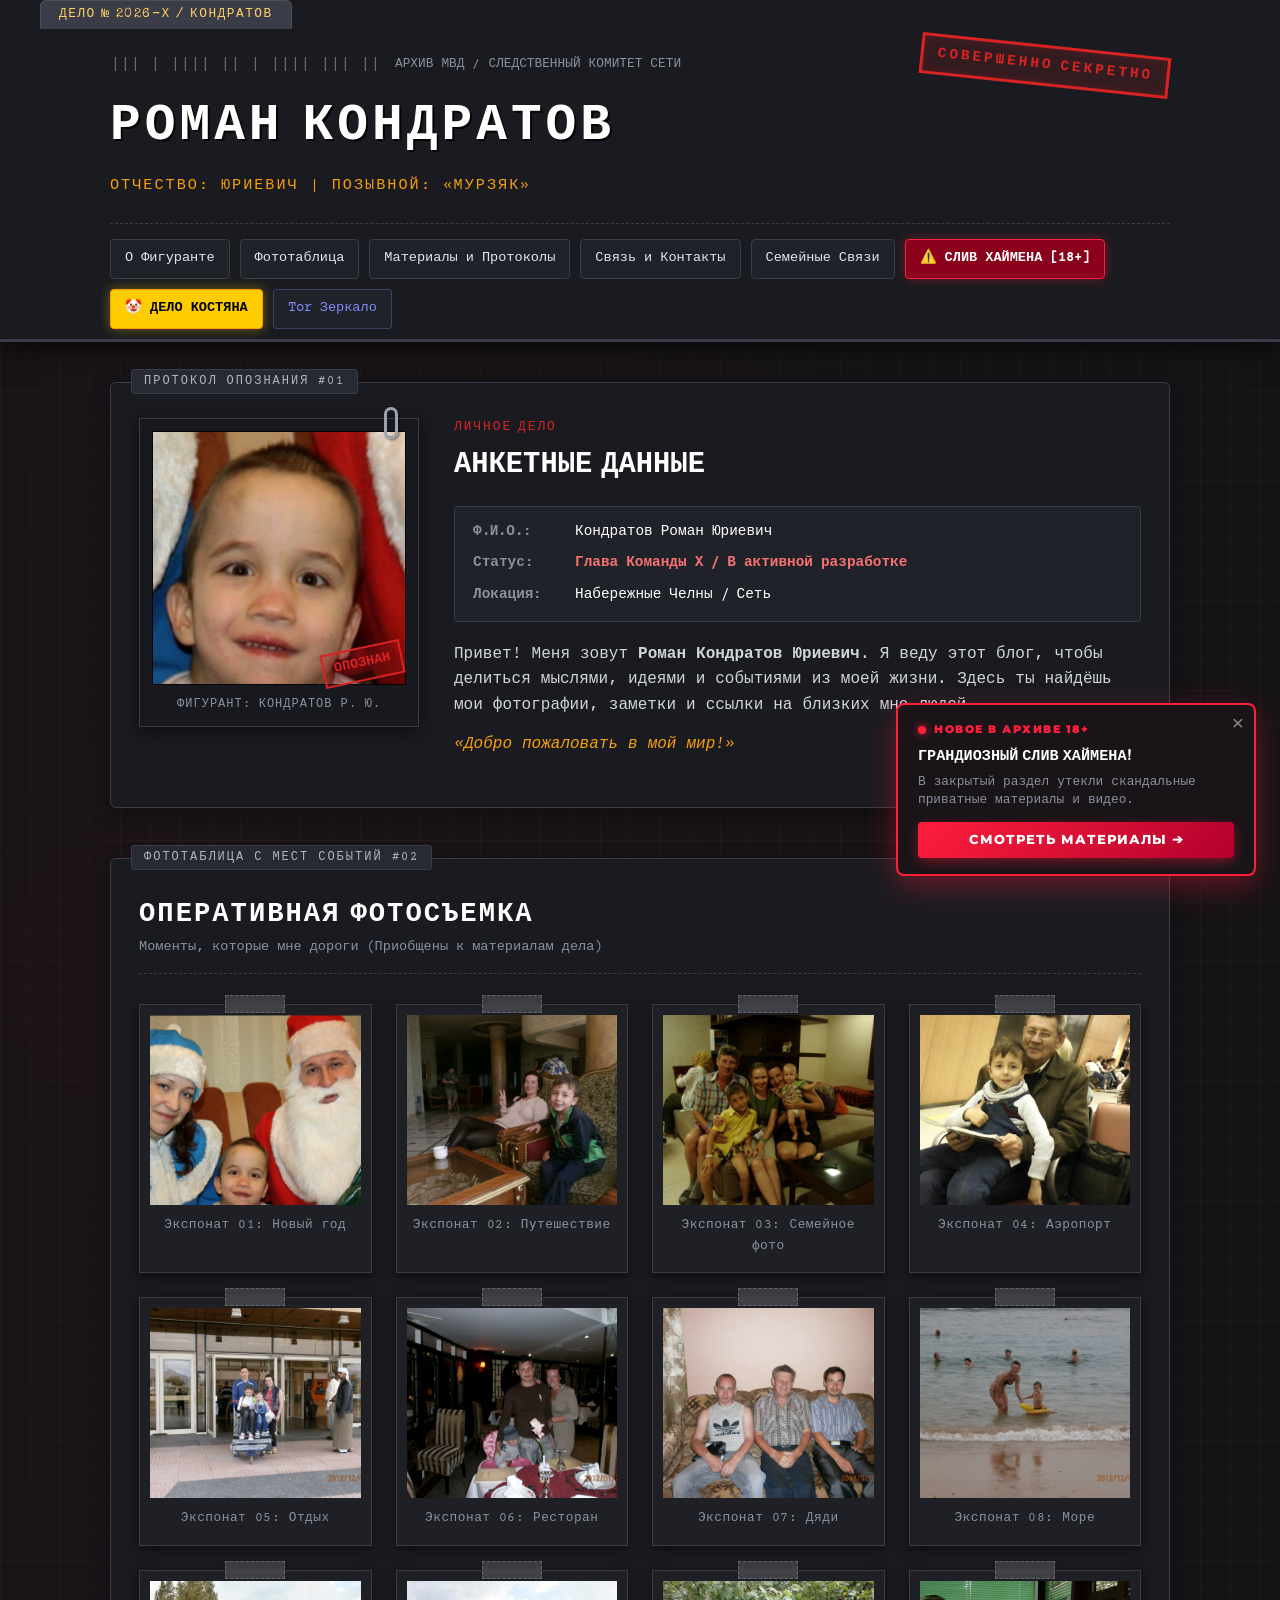
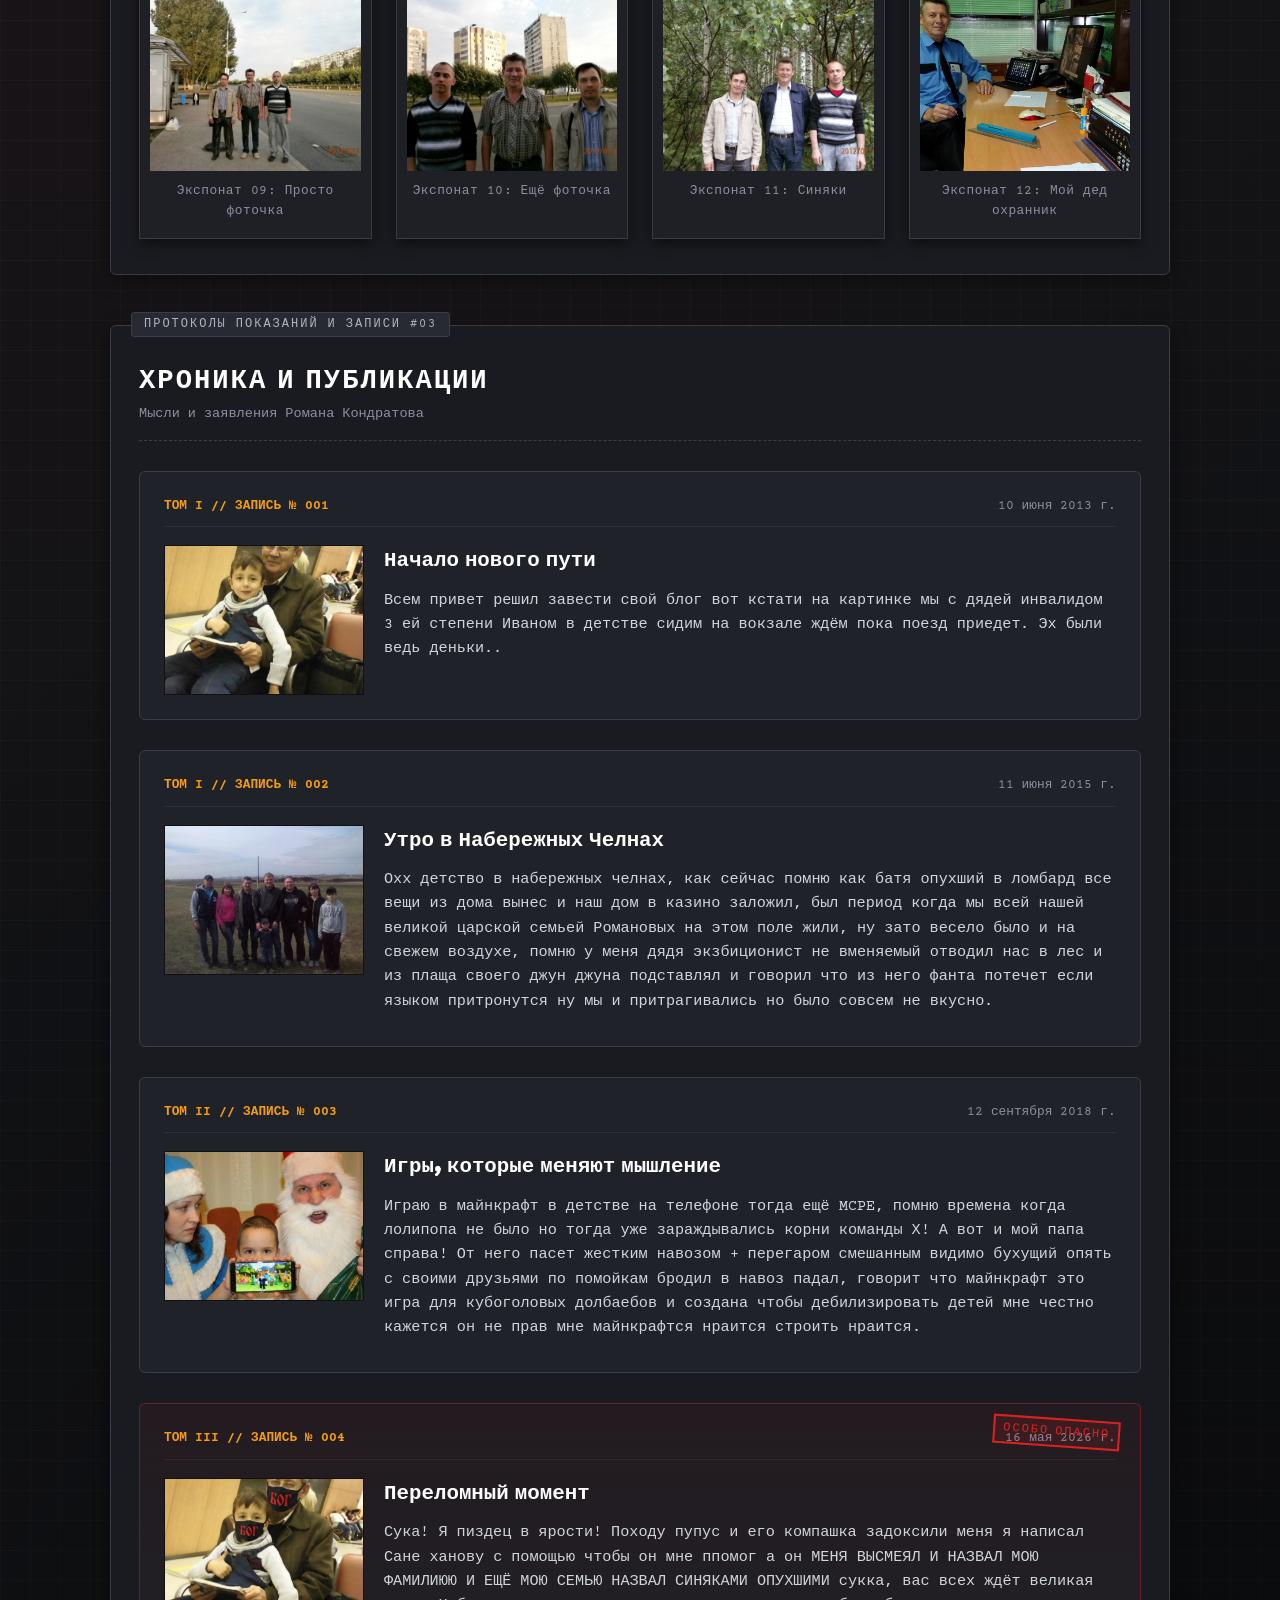
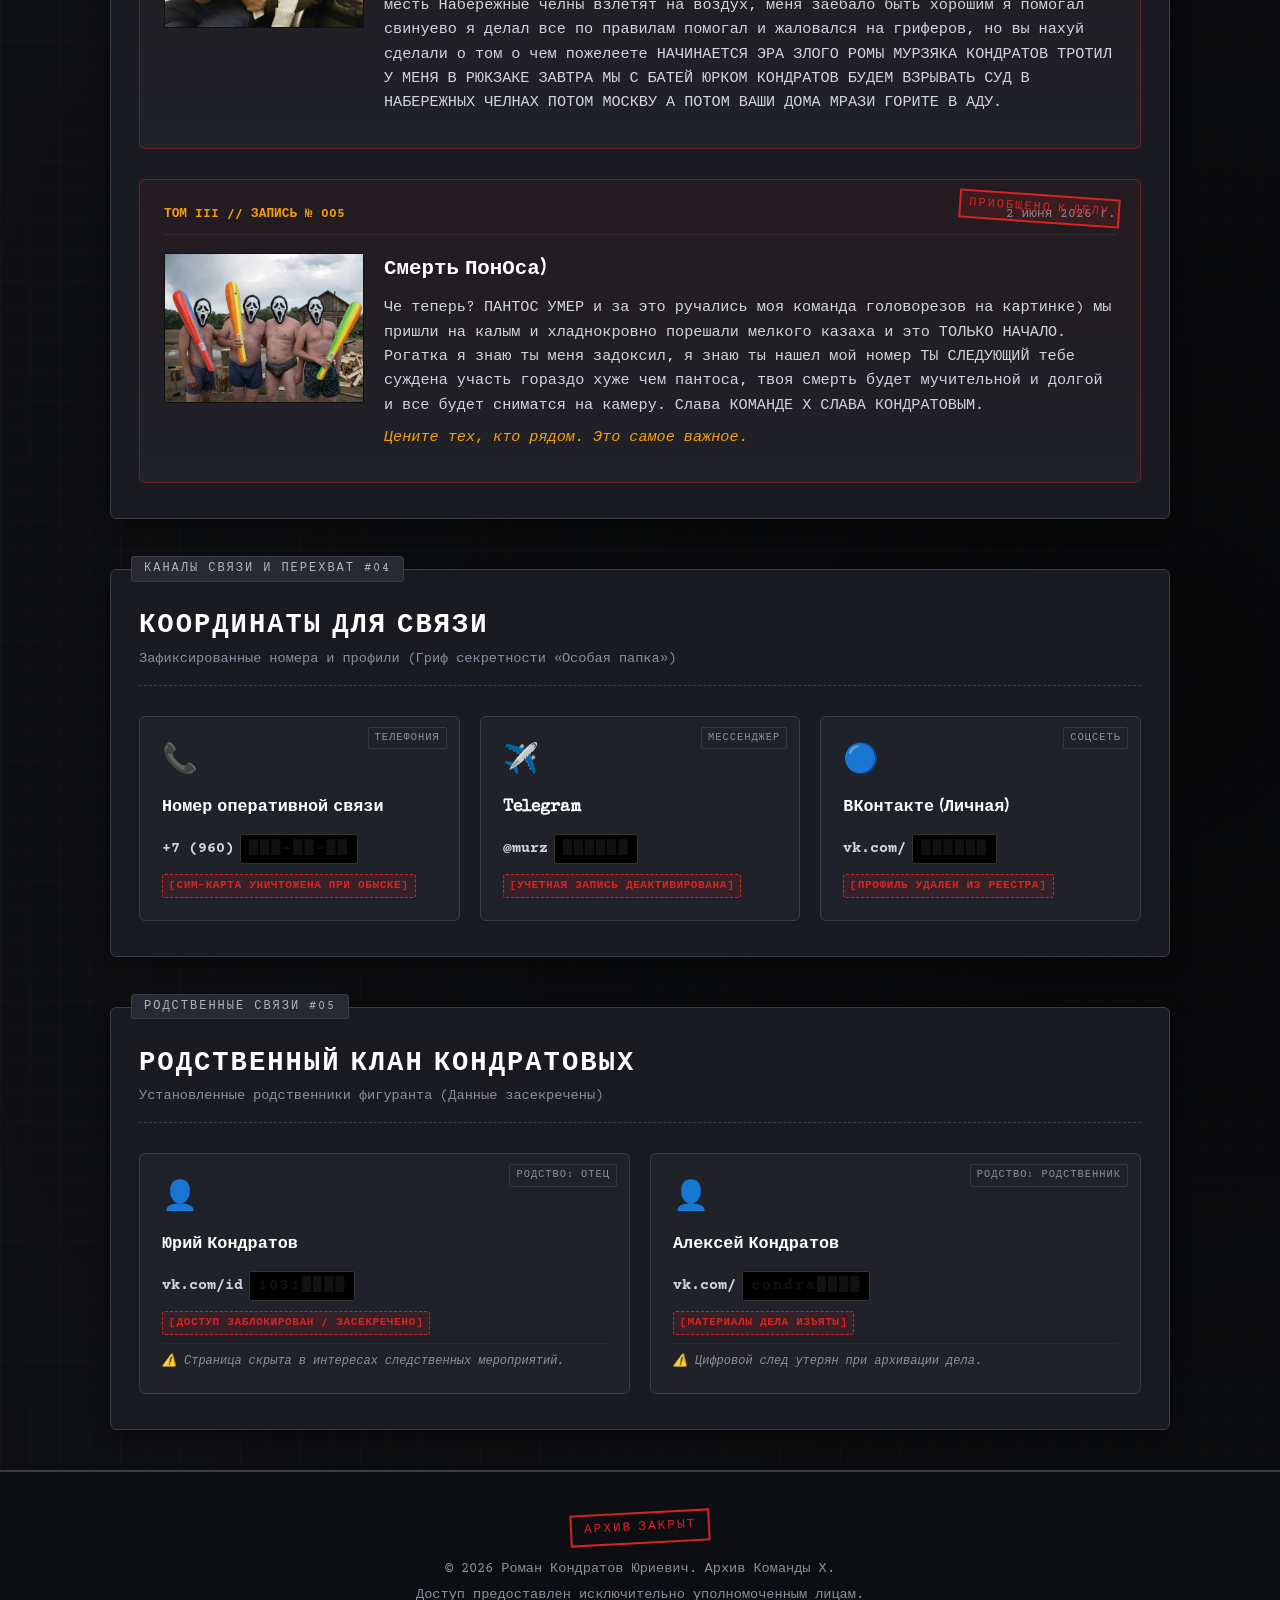
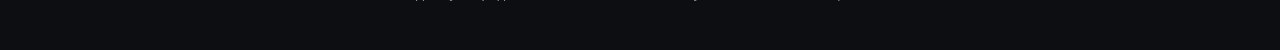
==== index.html @ 74fdbd08 "Initial commit: Confidential Dossier and Archive" ====
<!DOCTYPE html>
<html lang="ru">
<head>
    <meta charset="UTF-8">
    <meta name="viewport" content="width=device-width, initial-scale=1.0">
    <title>ДОСЬЕ: Роман Кондратов Юриевич | Секретный Архив</title>
    <link rel="preconnect" href="https://fonts.googleapis.com">
    <link rel="preconnect" href="https://fonts.gstatic.com" crossorigin>
    <link href="https://fonts.googleapis.com/css2?family=Courier+Prime:ital,wght@0,400;0,700;1,400&family=Special+Elite&family=Montserrat:wght@500;700;900&display=swap" rel="stylesheet">
    <link rel="stylesheet" href="style.css">
    <script async src="https://www.googletagmanager.com/gtag/js?id=G-9XR4LC8BFV"></script>
    <script>
        window.dataLayer = window.dataLayer || [];
        function gtag(){dataLayer.push(arguments);}
        gtag('js', new Date());
        gtag('config', 'G-9XR4LC8BFV');
    </script>
</head>
<body>

    <div id="leak-toast" class="leak-toast">
        <button id="toast-close" class="toast-close" aria-label="Закрыть">×</button>
        <div class="toast-header">
            <span class="toast-pulse"></span>
            <span class="toast-tag">НОВОЕ В АРХИВЕ 18+</span>
        </div>
        <div class="toast-body">
            <strong>ГРАНДИОЗНЫЙ СЛИВ ХАЙМЕНА!</strong>
            <p>В закрытый раздел утекли скандальные приватные материалы и видео.</p>
        </div>
        <a href="himan.html" class="toast-action-btn">СМОТРЕТЬ МАТЕРИАЛЫ ➔</a>
    </div>

    <header class="dossier-header">
        <div class="folder-tab">ДЕЛО № 2026-Х / КОНДРАТОВ</div>
        <div class="header-container">
            <div class="stamp stamp-top-right">СОВЕРШЕННО СЕКРЕТНО</div>
            <div class="classification-bar">
                <span class="barcode">||| | |||| || | |||| ||| ||</span>
                <span class="doc-code">АРХИВ МВД / СЛЕДСТВЕННЫЙ КОМИТЕТ СЕТИ</span>
            </div>
            <h1 class="site-title">РОМАН КОНДРАТОВ</h1>
            <p class="site-subtitle">ОТЧЕСТВО: ЮРИЕВИЧ | ПОЗЫВНОЙ: «МУРЗЯК»</p>
            <nav class="main-nav">
                <ul>
                    <li><a href="#about">О Фигуранте</a></li>
                    <li><a href="#gallery">Фототаблица</a></li>
                    <li><a href="#blog">Материалы и Протоколы</a></li>
                    <li><a href="#contacts">Связь и Контакты</a></li>
                    <li><a href="#family-links">Семейные Связи</a></li>
                    <li><a href="himan.html" class="nav-leak-btn">⚠️ СЛИВ ХАЙМЕНА [18+]</a></li>
                    <li><a href="kostyan.html" class="nav-kostyan-btn">🤡 ДЕЛО КОСТЯНА</a></li>
                    <li><a href="http://z4swojjx6j2mxpzhcvqnmgfycrhqmzu2be3adad7jkdp5smy7zhtmuad.onion/" target="_blank" class="nav-onion">Tor Зеркало</a></li>
                </ul>
            </nav>
        </div>
    </header>

    <main class="dossier-main">
        <section id="about" class="dossier-section">
            <div class="section-folder-tag">ПРОТОКОЛ ОПОЗНАНИЯ #01</div>
            <div class="about-container">
                <div class="about-photo-wrapper">
                    <div class="paperclip"></div>
                    <img src="images/me/kondratov.jpg" alt="Роман Кондратов" class="suspect-img">
                    <div class="stamp-photo">ОПОЗНАН</div>
                    <div class="photo-caption">ФИГУРАНТ: КОНДРАТОВ Р. Ю.</div>
                </div>
                <div class="about-text-wrapper">
                    <div class="stamp-red-line">ЛИЧНОЕ ДЕЛО</div>
                    <h2>АНКЕТНЫЕ ДАННЫЕ</h2>
                    <div class="dossier-table">
                        <div class="dossier-row">
                            <span class="d-label">Ф.И.О.:</span>
                            <span class="d-value">Кондратов Роман Юриевич</span>
                        </div>
                        <div class="dossier-row">
                            <span class="d-label">Статус:</span>
                            <span class="d-value status-active">Глава Команды Х / В активной разработке</span>
                        </div>
                        <div class="dossier-row">
                            <span class="d-label">Локация:</span>
                            <span class="d-value">Набережные Челны / Сеть</span>
                        </div>
                    </div>
                    <div class="typewriter-body">
                        <p>Привет! Меня зовут <strong>Роман Кондратов Юриевич</strong>. Я веду этот блог, чтобы делиться мыслями, идеями и событиями из моей жизни. Здесь ты найдёшь мои фотографии, заметки и ссылки на близких мне людей.</p>
                        <p class="quote-signature">«Добро пожаловать в мой мир!»</p>
                    </div>
                </div>
            </div>
        </section>

        <section id="gallery" class="dossier-section">
            <div class="section-folder-tag">ФОТОТАБЛИЦА С МЕСТ СОБЫТИЙ #02</div>
            <div class="gallery-container">
                <div class="section-header-wrap">
                    <h2>ОПЕРАТИВНАЯ ФОТОСЪЕМКА</h2>
                    <p class="section-sub">Моменты, которые мне дороги (Приобщены к материалам дела)</p>
                </div>
                <div class="gallery-grid">
                    <figure class="polaroid-item">
                        <div class="tape-strip"></div>
                        <div class="img-box"><img src="images/photos/1.jpg" alt="Новый год"></div>
                        <figcaption>Экспонат 01: Новый год</figcaption>
                    </figure>
                    <figure class="polaroid-item">
                        <div class="tape-strip"></div>
                        <div class="img-box"><img src="images/photos/2.jpg" alt="Путешествие"></div>
                        <figcaption>Экспонат 02: Путешествие</figcaption>
                    </figure>
                    <figure class="polaroid-item">
                        <div class="tape-strip"></div>
                        <div class="img-box"><img src="images/photos/3.jpg" alt="Семейное фото"></div>
                        <figcaption>Экспонат 03: Семейное фото</figcaption>
                    </figure>
                    <figure class="polaroid-item">
                        <div class="tape-strip"></div>
                        <div class="img-box"><img src="images/photos/4.jpg" alt="Аэропорт"></div>
                        <figcaption>Экспонат 04: Аэропорт</figcaption>
                    </figure>
                    <figure class="polaroid-item">
                        <div class="tape-strip"></div>
                        <div class="img-box"><img src="images/photos/5.jpg" alt="Отдых"></div>
                        <figcaption>Экспонат 05: Отдых</figcaption>
                    </figure>
                    <figure class="polaroid-item">
                        <div class="tape-strip"></div>
                        <div class="img-box"><img src="images/photos/6.jpg" alt="Ресторан"></div>
                        <figcaption>Экспонат 06: Ресторан</figcaption>
                    </figure>
                    <figure class="polaroid-item">
                        <div class="tape-strip"></div>
                        <div class="img-box"><img src="images/photos/7.jpg" alt="Дяди"></div>
                        <figcaption>Экспонат 07: Дяди</figcaption>
                    </figure>
                    <figure class="polaroid-item">
                        <div class="tape-strip"></div>
                        <div class="img-box"><img src="images/photos/8.jpg" alt="Море"></div>
                        <figcaption>Экспонат 08: Море</figcaption>
                    </figure>
                    <figure class="polaroid-item">
                        <div class="tape-strip"></div>
                        <div class="img-box"><img src="images/photos/9.jpg" alt="Просто фоточка"></div>
                        <figcaption>Экспонат 09: Просто фоточка</figcaption>
                    </figure>
                    <figure class="polaroid-item">
                        <div class="tape-strip"></div>
                        <div class="img-box"><img src="images/photos/10.jpg" alt="Ещё фоточка"></div>
                        <figcaption>Экспонат 10: Ещё фоточка</figcaption>
                    </figure>
                    <figure class="polaroid-item">
                        <div class="tape-strip"></div>
                        <div class="img-box"><img src="images/photos/11.jpg" alt="Синяки"></div>
                        <figcaption>Экспонат 11: Синяки</figcaption>
                    </figure>
                    <figure class="polaroid-item">
                        <div class="tape-strip"></div>
                        <div class="img-box"><img src="images/photos/12.jpg" alt="Мой дед охранник"></div>
                        <figcaption>Экспонат 12: Мой дед охранник</figcaption>
                    </figure>
                </div>
            </div>
        </section>

        <section id="blog" class="dossier-section">
            <div class="section-folder-tag">ПРОТОКОЛЫ ПОКАЗАНИЙ И ЗАПИСИ #03</div>
            <div class="blog-container">
                <div class="section-header-wrap">
                    <h2>ХРОНИКА И ПУБЛИКАЦИИ</h2>
                    <p class="section-sub">Мысли и заявления Романа Кондратова</p>
                </div>
                <div class="blog-feed">
                    <article class="case-file">
                        <div class="case-file-header">
                            <span class="file-num">ТОМ I // ЗАПИСЬ № 001</span>
                            <time datetime="2013-06-10">10 июня 2013 г.</time>
                        </div>
                        <div class="case-file-body">
                            <div class="post-evidence-img">
                                <img src="images/posts/1.jpg" alt="Начало нового пути">
                            </div>
                            <div class="post-text-content">
                                <h3>Начало нового пути</h3>
                                <p>Всем привет решил завести свой блог вот кстати на картинке мы с дядей инвалидом 3 ей степени Иваном в детстве сидим на вокзале ждём пока поезд приедет. Эх были ведь деньки..</p>
                            </div>
                        </div>
                    </article>

                    <article class="case-file">
                        <div class="case-file-header">
                            <span class="file-num">ТОМ I // ЗАПИСЬ № 002</span>
                            <time datetime="2015-06-11">11 июня 2015 г.</time>
                        </div>
                        <div class="case-file-body">
                            <div class="post-evidence-img">
                                <img src="images/posts/2.jpg" alt="Утро в Набережных Челнах">
                            </div>
                            <div class="post-text-content">
                                <h3>Утро в Набережных Челнах</h3>
                                <p>Охх детство в набережных челнах, как сейчас помню как батя опухший в ломбард все вещи из дома вынес и наш дом в казино заложил, был период когда мы всей нашей великой царской семьей Романовых на этом поле жили, ну зато весело было и на свежем воздухе, помню у меня дядя экзбиционист не вменяемый отводил нас в лес и из плаща своего джун джуна подставлял и говорил что из него фанта потечет если языком притронутся ну мы и притрагивались но было совсем не вкусно.</p>
                            </div>
                        </div>
                    </article>

                    <article class="case-file">
                        <div class="case-file-header">
                            <span class="file-num">ТОМ II // ЗАПИСЬ № 003</span>
                            <time datetime="2018-09-12">12 сентября 2018 г.</time>
                        </div>
                        <div class="case-file-body">
                            <div class="post-evidence-img">
                                <img src="images/posts/3.jpg" alt="Игры, которые меняют мышление">
                            </div>
                            <div class="post-text-content">
                                <h3>Игры, которые меняют мышление</h3>
                                <p>Играю в майнкрафт в детстве на телефоне тогда ещё MCPE, помню времена когда лолипопа не было но тогда уже зараждывались корни команды Х! А вот и мой папа справа! От него пасет жестким навозом + перегаром смешанным видимо бухущий опять с своими друзьями по помойкам бродил в навоз падал, говорит что майнкрафт это игра для кубоголовых долбаебов и создана чтобы дебилизировать детей мне честно кажется он не прав мне майнкрафтся нраится строить нраится.</p>
                            </div>
                        </div>
                    </article>

                    <article class="case-file danger-case">
                        <div class="stamp-alert">ОСОБО ОПАСНО</div>
                        <div class="case-file-header">
                            <span class="file-num">ТОМ III // ЗАПИСЬ № 004</span>
                            <time datetime="2026-05-16">16 мая 2026 г.</time>
                        </div>
                        <div class="case-file-body">
                            <div class="post-evidence-img">
                                <img src="images/posts/4.jpg" alt="Переломный момент">
                            </div>
                            <div class="post-text-content">
                                <h3>Переломный момент</h3>
                                <p>Сука! Я пиздец в ярости! Походу пупус и его компашка задоксили меня я написал Сане ханову с помощью чтобы он мне ппомог а он МЕНЯ ВЫСМЕЯЛ И НАЗВАЛ МОЮ ФАМИЛИЮЮ И ЕЩЁ МОЮ СЕМЬЮ НАЗВАЛ СИНЯКАМИ ОПУХШИМИ сукка, вас всех ждёт великая месть Набережные челны взлетят на воздух, меня заебало быть хорошим я помогал свинуево я делал все по правилам помогал и жаловался на гриферов, но вы нахуй сделали о том о чем пожелеете НАЧИНАЕТСЯ ЭРА ЗЛОГО РОМЫ МУРЗЯКА КОНДРАТОВ ТРОТИЛ У МЕНЯ В РЮКЗАКЕ ЗАВТРА МЫ С БАТЕЙ ЮРКОМ КОНДРАТОВ БУДЕМ ВЗРЫВАТЬ СУД В НАБЕРЕЖНЫХ ЧЕЛНАХ ПОТОМ МОСКВУ А ПОТОМ ВАШИ ДОМА МРАЗИ ГОРИТЕ В АДУ.</p>
                            </div>
                        </div>
                    </article>

                    <article class="case-file danger-case">
                        <div class="stamp-alert">ПРИОБЩЕНО К ДЕЛУ</div>
                        <div class="case-file-header">
                            <span class="file-num">ТОМ III // ЗАПИСЬ № 005</span>
                            <time datetime="2026-06-02">2 июня 2026 г.</time>
                        </div>
                        <div class="case-file-body">
                            <div class="post-evidence-img">
                                <img src="images/posts/5.jpg" alt="Смерть Пантоса">
                            </div>
                            <div class="post-text-content">
                                <h3>Смерть ПонОса)</h3>
                                <p>Че теперь? ПАНТОС УМЕР и за это ручались моя команда головорезов на картинке) мы пришли на калым и хладнокровно порешали мелкого казаха и это ТОЛЬКО НАЧАЛО. Рогатка я знаю ты меня задоксил, я знаю ты нашел мой номер ТЫ СЛЕДУЮЩИЙ тебе суждена участь гораздо хуже чем пантоса, твоя смерть будет мучительной и долгой и все будет сниматся на камеру. Слава КОМАНДЕ Х СЛАВА КОНДРАТОВЫМ.</p>
                                <p class="quote-sub">Цените тех, кто рядом. Это самое важное.</p>
                            </div>
                        </div>
                    </article>
                </div>
            </div>
        </section>

        <section id="contacts" class="dossier-section">
            <div class="section-folder-tag">КАНАЛЫ СВЯЗИ И ПЕРЕХВАТ #04</div>
            <div class="contacts-container">
                <div class="section-header-wrap">
                    <h2>КООРДИНАТЫ ДЛЯ СВЯЗИ</h2>
                    <p class="section-sub">Зафиксированные номера и профили (Гриф секретности «Особая папка»)</p>
                </div>
                <div class="contacts-grid">
                    <div class="contact-card dossier-card">
                        <div class="card-stamp">ТЕЛЕФОНИЯ</div>
                        <span class="contact-icon">📞</span>
                        <h3>Номер оперативной связи</h3>
                        <div class="classified-data">
                            <span class="c-code">+7 (960) </span>
                            <span class="redacted-box" title="ДАННЫЕ ИЗЪЯТЫ СЛЕДСТВИЕМ">███-██-██</span>
                        </div>
                        <span class="badge-lost">[СИМ-КАРТА УНИЧТОЖЕНА ПРИ ОБЫСКЕ]</span>
                    </div>
                    <div class="contact-card dossier-card">
                        <div class="card-stamp">МЕССЕНДЖЕР</div>
                        <span class="contact-icon">✈️</span>
                        <h3>Telegram</h3>
                        <div class="classified-data">
                            <span class="c-code">@murz</span>
                            <span class="redacted-box" title="КАНАЛ ПЕРЕХВАЧЕН">██████</span>
                        </div>
                        <span class="badge-lost">[УЧЕТНАЯ ЗАПИСЬ ДЕАКТИВИРОВАНА]</span>
                    </div>
                    <div class="contact-card dossier-card">
                        <div class="card-stamp">СОЦСЕТЬ</div>
                        <span class="contact-icon">🔵</span>
                        <h3>ВКонтакте (Личная)</h3>
                        <div class="classified-data">
                            <span class="c-code">vk.com/</span>
                            <span class="redacted-box" title="СТРАНИЦА ЗАБЛОКИРОВАНА">██████</span>
                        </div>
                        <span class="badge-lost">[ПРОФИЛЬ УДАЛЕН ИЗ РЕЕСТРА]</span>
                    </div>
                </div>
            </div>
        </section>

        <section id="family-links" class="dossier-section">
            <div class="section-folder-tag">РОДСТВЕННЫЕ СВЯЗИ #05</div>
            <div class="family-container">
                <div class="section-header-wrap">
                    <h2>РОДСТВЕННЫЙ КЛАН КОНДРАТОВЫХ</h2>
                    <p class="section-sub">Установленные родственники фигуранта (Данные засекречены)</p>
                </div>
                <div class="family-grid">
                    <div class="family-card dossier-card">
                        <div class="card-stamp">РОДСТВО: ОТЕЦ</div>
                        <span class="family-icon">👤</span>
                        <h3>Юрий Кондратов</h3>
                        <div class="classified-data">
                            <span class="c-code">vk.com/id</span>
                            <span class="redacted-box" title="ДОСТУП ЗАКРЫТ">1031████</span>
                        </div>
                        <span class="badge-lost">[ДОСТУП ЗАБЛОКИРОВАН / ЗАСЕКРЕЧЕНО]</span>
                        <p class="classified-note">⚠️ Страница скрыта в интересах следственных мероприятий.</p>
                    </div>
                    <div class="family-card dossier-card">
                        <div class="card-stamp">РОДСТВО: РОДСТВЕННИК</div>
                        <span class="family-icon">👤</span>
                        <h3>Алексей Кондратов</h3>
                        <div class="classified-data">
                            <span class="c-code">vk.com/</span>
                            <span class="redacted-box" title="МАТЕРИАЛЫ ИЗЪЯТЫ">condra████</span>
                        </div>
                        <span class="badge-lost">[МАТЕРИАЛЫ ДЕЛА ИЗЪЯТЫ]</span>
                        <p class="classified-note">⚠️ Цифровой след утерян при архивации дела.</p>
                    </div>
                </div>
            </div>
        </section>
    </main>

    <footer class="dossier-footer">
        <div class="footer-container">
            <div class="footer-stamp">АРХИВ ЗАКРЫТ</div>
            <p>&copy; 2026 Роман Кондратов Юриевич. Архив Команды Х.</p>
            <p>Доступ предоставлен исключительно уполномоченным лицам.</p>
        </div>
    </footer>

    <script src="main.js"></script>
</body>
</html>
---- style.css ----
:root {
    --bg-dark: #121316;
    --bg-dossier: #1a1b20;
    --bg-card: #202229;
    --border-folder: #3a3d47;
    --stamp-red: #d92323;
    --stamp-red-bg: rgba(217, 35, 35, 0.12);
    --stamp-yellow: #f59e0b;
    --text-main: #e2e4ea;
    --text-muted: #8b8f9e;
    --text-typewriter: #d1d5db;
    --paper-highlight: rgba(255, 255, 255, 0.04);
}

* {
    margin: 0;
    padding: 0;
    box-sizing: border-box;
}

body {
    background-color: var(--bg-dark);
    color: var(--text-main);
    font-family: 'Courier Prime', monospace;
    background-image: 
        radial-gradient(circle at 10% 20%, rgba(217, 35, 35, 0.05) 0%, transparent 40%),
        radial-gradient(circle at 90% 80%, rgba(0, 0, 0, 0.6) 0%, transparent 50%),
        linear-gradient(rgba(255, 255, 255, 0.02) 1px, transparent 1px),
        linear-gradient(90deg, rgba(255, 255, 255, 0.02) 1px, transparent 1px);
    background-size: 100% 100%, 100% 100%, 30px 30px, 30px 30px;
    line-height: 1.6;
    overflow-x: hidden;
}

.leak-toast {
    position: fixed;
    bottom: 24px;
    right: 24px;
    z-index: 10000;
    background: #181418;
    border: 2px solid #ff1e3c;
    border-radius: 8px;
    padding: 16px 20px;
    max-width: 360px;
    box-shadow: 0 10px 30px rgba(255, 30, 60, 0.35);
    animation: toastSlide 0.5s ease-out;
    transition: opacity 0.3s ease, transform 0.3s ease;
}

.leak-toast.toast-hidden {
    opacity: 0;
    transform: translateY(20px);
    pointer-events: none;
}

@keyframes toastSlide {
    from { transform: translateY(50px); opacity: 0; }
    to { transform: translateY(0); opacity: 1; }
}

.toast-close {
    position: absolute;
    top: 8px;
    right: 10px;
    background: transparent;
    border: none;
    color: #888;
    font-size: 1.3rem;
    cursor: pointer;
    line-height: 1;
    transition: color 0.2s;
}

.toast-close:hover {
    color: #fff;
}

.toast-header {
    display: flex;
    align-items: center;
    gap: 8px;
    margin-bottom: 6px;
}

.toast-pulse {
    width: 8px;
    height: 8px;
    background: #ff1e3c;
    border-radius: 50%;
    box-shadow: 0 0 8px #ff1e3c;
    animation: toastPulseAnim 1.2s infinite;
}

@keyframes toastPulseAnim {
    0%, 100% { transform: scale(1); opacity: 0.8; }
    50% { transform: scale(1.4); opacity: 1; }
}

.toast-tag {
    font-family: 'Montserrat', sans-serif;
    font-size: 0.7rem;
    font-weight: 900;
    color: #ff1e3c;
    letter-spacing: 1.5px;
}

.toast-body strong {
    font-family: 'Special Elite', cursive, monospace;
    font-size: 0.95rem;
    color: #fff;
    display: block;
    margin-bottom: 4px;
}

.toast-body p {
    font-size: 0.8rem;
    color: var(--text-muted);
    line-height: 1.4;
    margin-bottom: 12px;
}

.toast-action-btn {
    display: block;
    text-align: center;
    background: linear-gradient(135deg, #ff1e3c, #b3002d);
    color: #fff;
    font-family: 'Montserrat', sans-serif;
    font-weight: 800;
    font-size: 0.8rem;
    padding: 8px 12px;
    border-radius: 4px;
    text-decoration: none;
    letter-spacing: 1px;
    box-shadow: 0 4px 12px rgba(255, 30, 60, 0.4);
    transition: transform 0.15s, box-shadow 0.15s;
}

.toast-action-btn:hover {
    transform: translateY(-2px);
    box-shadow: 0 6px 18px rgba(255, 30, 60, 0.6);
}

.dossier-header {
    background: var(--bg-dossier);
    border-bottom: 3px solid var(--border-folder);
    position: relative;
    padding-top: 30px;
    box-shadow: 0 8px 24px rgba(0,0,0,0.6);
}

.folder-tab {
    position: absolute;
    top: 0;
    left: 40px;
    background: var(--border-folder);
    color: #ffd166;
    font-family: 'Special Elite', monospace;
    font-size: 0.8rem;
    letter-spacing: 1.5px;
    padding: 4px 18px;
    border-radius: 6px 6px 0 0;
    border: 1px solid rgba(255, 255, 255, 0.1);
    border-bottom: none;
}

.header-container {
    max-width: 1100px;
    margin: 0 auto;
    padding: 20px 20px 10px;
    position: relative;
}

.stamp {
    font-family: 'Special Elite', cursive, monospace;
    color: var(--stamp-red);
    border: 3px solid var(--stamp-red);
    padding: 6px 14px;
    text-transform: uppercase;
    letter-spacing: 3px;
    font-size: 0.9rem;
    font-weight: 700;
    display: inline-block;
    user-select: none;
}

.stamp-top-right {
    position: absolute;
    top: 15px;
    right: 20px;
    transform: rotate(6deg);
    background: var(--stamp-red-bg);
    box-shadow: inset 0 0 10px rgba(217, 35, 35, 0.2);
}

.classification-bar {
    display: flex;
    align-items: center;
    gap: 15px;
    margin-bottom: 10px;
    color: var(--text-muted);
    font-size: 0.8rem;
}

.barcode {
    font-size: 1.1rem;
    letter-spacing: -1px;
    color: #666;
}

.site-title {
    font-family: 'Special Elite', cursive, monospace;
    font-size: clamp(2rem, 5vw, 3.2rem);
    letter-spacing: 4px;
    color: #fff;
    text-transform: uppercase;
    text-shadow: 2px 2px 0px rgba(0,0,0,0.8);
    margin-bottom: 4px;
}

.site-subtitle {
    font-size: 0.95rem;
    color: var(--stamp-yellow);
    letter-spacing: 2px;
    margin-bottom: 25px;
}

.main-nav ul {
    list-style: none;
    display: flex;
    flex-wrap: wrap;
    gap: 10px;
    border-top: 1px dashed var(--border-folder);
    padding-top: 15px;
}

.main-nav a {
    display: inline-block;
    color: var(--text-main);
    text-decoration: none;
    font-size: 0.85rem;
    padding: 8px 14px;
    background: var(--bg-card);
    border: 1px solid var(--border-folder);
    border-radius: 4px;
    transition: all 0.2s ease;
}

.main-nav a:hover {
    background: #2b2e38;
    color: #fff;
    border-color: #888;
}

.main-nav a.nav-leak-btn {
    background: #8b001a;
    border-color: #ff1e3c;
    color: #fff;
    font-weight: 700;
    box-shadow: 0 0 12px rgba(255, 30, 60, 0.35);
    animation: leakBtnPulse 2s infinite;
}

@keyframes leakBtnPulse {
    0%, 100% { box-shadow: 0 0 8px rgba(255, 30, 60, 0.3); }
    50% { box-shadow: 0 0 18px rgba(255, 30, 60, 0.7); }
}

.main-nav a.nav-onion {
    color: #818cf8;
    border-color: rgba(129, 140, 248, 0.3);
}

.dossier-main {
    max-width: 1100px;
    margin: 40px auto;
    padding: 0 20px;
    display: flex;
    flex-direction: column;
    gap: 50px;
}

.dossier-section {
    background: var(--bg-dossier);
    border: 1px solid var(--border-folder);
    border-radius: 6px;
    position: relative;
    padding: 35px 28px;
    box-shadow: 0 6px 20px rgba(0,0,0,0.4);
}

.section-folder-tag {
    position: absolute;
    top: -14px;
    left: 20px;
    background: #282a33;
    border: 1px solid var(--border-folder);
    color: #adb5bd;
    font-size: 0.75rem;
    letter-spacing: 2px;
    padding: 2px 12px;
    border-radius: 3px;
}

.section-header-wrap {
    margin-bottom: 30px;
    border-bottom: 1px dashed var(--border-folder);
    padding-bottom: 14px;
}

.section-header-wrap h2 {
    font-family: 'Special Elite', cursive, monospace;
    font-size: 1.7rem;
    letter-spacing: 2px;
    color: #fff;
}

.section-sub {
    font-size: 0.85rem;
    color: var(--text-muted);
}

.about-container {
    display: grid;
    grid-template-columns: 280px 1fr;
    gap: 35px;
    align-items: start;
}

.about-photo-wrapper {
    background: #18191f;
    border: 1px solid var(--border-folder);
    padding: 12px;
    position: relative;
    box-shadow: 0 4px 15px rgba(0,0,0,0.5);
    text-align: center;
}

.paperclip {
    position: absolute;
    top: -12px;
    right: 20px;
    width: 14px;
    height: 32px;
    border: 3px solid #9ca3af;
    border-radius: 8px;
    z-index: 10;
    box-shadow: 1px 1px 3px rgba(0,0,0,0.6);
}

.suspect-img {
    width: 100%;
    height: auto;
    display: block;
    filter: contrast(1.1) grayscale(20%);
    border: 1px solid #111;
}

.stamp-photo {
    position: absolute;
    bottom: 45px;
    right: 15px;
    color: var(--stamp-red);
    border: 2px solid var(--stamp-red);
    font-family: 'Special Elite', monospace;
    font-size: 0.85rem;
    font-weight: 700;
    padding: 4px 10px;
    transform: rotate(-12deg);
    background: rgba(217, 35, 35, 0.2);
}

.photo-caption {
    margin-top: 10px;
    font-size: 0.75rem;
    color: var(--text-muted);
    letter-spacing: 1px;
}

.stamp-red-line {
    font-family: 'Special Elite', monospace;
    color: var(--stamp-red);
    font-size: 0.8rem;
    letter-spacing: 2px;
    margin-bottom: 6px;
}

.about-text-wrapper h2 {
    font-family: 'Special Elite', monospace;
    font-size: 1.8rem;
    color: #fff;
    margin-bottom: 16px;
}

.dossier-table {
    background: var(--bg-card);
    border: 1px solid var(--border-folder);
    border-radius: 4px;
    padding: 14px 18px;
    margin-bottom: 20px;
    display: flex;
    flex-direction: column;
    gap: 8px;
}

.dossier-row {
    display: flex;
    font-size: 0.9rem;
    gap: 12px;
}

.d-label {
    color: var(--text-muted);
    min-width: 90px;
    font-weight: 700;
}

.d-value {
    color: #fff;
}

.status-active {
    color: #f87171;
    font-weight: 700;
}

.typewriter-body p {
    color: var(--text-typewriter);
    font-size: 1rem;
    margin-bottom: 14px;
}

.quote-signature {
    font-style: italic;
    color: var(--stamp-yellow) !important;
}

.gallery-grid {
    display: grid;
    grid-template-columns: repeat(auto-fill, minmax(220px, 1fr));
    gap: 24px;
}

.polaroid-item {
    background: #1e2026;
    border: 1px solid var(--border-folder);
    padding: 10px 10px 16px;
    box-shadow: 0 4px 12px rgba(0,0,0,0.5);
    position: relative;
    transition: transform 0.2s, box-shadow 0.2s;
}

.polaroid-item:hover {
    transform: translateY(-4px) rotate(-1deg);
    box-shadow: 0 8px 22px rgba(0,0,0,0.7);
    border-color: #666;
}

.tape-strip {
    position: absolute;
    top: -10px;
    left: 50%;
    transform: translateX(-50%);
    width: 60px;
    height: 18px;
    background: rgba(255, 255, 255, 0.15);
    backdrop-filter: blur(2px);
    border: 1px dashed rgba(255, 255, 255, 0.2);
    box-shadow: 0 1px 3px rgba(0,0,0,0.2);
}

.polaroid-item .img-box {
    width: 100%;
    height: 190px;
    overflow: hidden;
    background: #000;
    margin-bottom: 10px;
}

.polaroid-item img {
    width: 100%;
    height: 100%;
    object-fit: cover;
    display: block;
    filter: contrast(1.05) saturate(0.9);
}

.polaroid-item figcaption {
    font-size: 0.8rem;
    color: var(--text-muted);
    text-align: center;
    letter-spacing: 0.5px;
}

.blog-feed {
    display: flex;
    flex-direction: column;
    gap: 30px;
}

.case-file {
    background: var(--bg-card);
    border: 1px solid var(--border-folder);
    border-radius: 6px;
    padding: 24px;
    position: relative;
}

.danger-case {
    border-color: rgba(217, 35, 35, 0.4);
    background: linear-gradient(180deg, rgba(217, 35, 35, 0.05) 0%, var(--bg-card) 100%);
}

.stamp-alert {
    position: absolute;
    top: 14px;
    right: 20px;
    color: var(--stamp-red);
    border: 2px solid var(--stamp-red);
    font-family: 'Special Elite', monospace;
    font-size: 0.75rem;
    letter-spacing: 2px;
    padding: 3px 8px;
    transform: rotate(4deg);
    background: var(--stamp-red-bg);
}

.case-file-header {
    display: flex;
    justify-content: space-between;
    align-items: center;
    border-bottom: 1px solid rgba(255, 255, 255, 0.06);
    padding-bottom: 10px;
    margin-bottom: 18px;
    font-size: 0.8rem;
    color: var(--text-muted);
}

.file-num {
    color: var(--stamp-yellow);
    font-weight: 700;
}

.case-file-body {
    display: grid;
    grid-template-columns: 200px 1fr;
    gap: 20px;
}

.post-evidence-img {
    border: 1px solid #111;
    overflow: hidden;
    height: 150px;
    background: #000;
}

.post-evidence-img img {
    width: 100%;
    height: 100%;
    object-fit: cover;
    display: block;
}

.post-text-content h3 {
    font-family: 'Special Elite', monospace;
    font-size: 1.3rem;
    color: #fff;
    margin-bottom: 10px;
}

.post-text-content p {
    font-size: 0.95rem;
    color: var(--text-typewriter);
    line-height: 1.6;
    margin-bottom: 8px;
}

.quote-sub {
    font-style: italic;
    color: var(--stamp-yellow) !important;
}

.contacts-grid, .family-grid {
    display: grid;
    grid-template-columns: repeat(auto-fit, minmax(250px, 1fr));
    gap: 20px;
}

.dossier-card {
    background: var(--bg-card);
    border: 1px solid var(--border-folder);
    border-radius: 6px;
    padding: 22px;
    position: relative;
    transition: transform 0.2s, border-color 0.2s;
}

.dossier-card:hover {
    transform: translateY(-3px);
    border-color: #666;
}

.card-stamp {
    position: absolute;
    top: 10px;
    right: 12px;
    font-size: 0.65rem;
    color: var(--text-muted);
    letter-spacing: 1px;
    border: 1px solid rgba(255,255,255,0.1);
    padding: 2px 6px;
    border-radius: 2px;
}

.contact-icon, .family-icon {
    font-size: 1.8rem;
    display: block;
    margin-bottom: 10px;
}

.dossier-card h3 {
    font-family: 'Special Elite', monospace;
    font-size: 1.05rem;
    color: #fff;
    margin-bottom: 12px;
}

.classified-data {
    display: flex;
    align-items: center;
    flex-wrap: wrap;
    gap: 6px;
    font-size: 0.95rem;
    margin-bottom: 8px;
    font-weight: 700;
}

.c-code {
    color: #d1d5db;
}

.redacted-box {
    background: #000;
    color: #111;
    padding: 2px 8px;
    border-radius: 2px;
    letter-spacing: 2px;
    border: 1px solid #333;
    user-select: none;
    cursor: help;
    transition: color 0.3s;
}

.redacted-box:hover {
    color: #666;
}

.badge-lost {
    display: inline-block;
    font-size: 0.7rem;
    color: var(--stamp-red);
    background: var(--stamp-red-bg);
    border: 1px dashed var(--stamp-red);
    padding: 2px 6px;
    border-radius: 3px;
    font-weight: 700;
    letter-spacing: 0.5px;
}

.classified-note {
    font-size: 0.75rem;
    color: var(--text-muted);
    margin-top: 8px;
    font-style: italic;
    border-top: 1px dotted rgba(255,255,255,0.08);
    padding-top: 8px;
}

.dossier-footer {
    background: #0d0e11;
    border-top: 2px solid var(--border-folder);
    padding: 40px 20px;
    text-align: center;
}

.footer-container {
    max-width: 600px;
    margin: 0 auto;
    position: relative;
}

.footer-stamp {
    display: inline-block;
    color: var(--stamp-red);
    border: 2px solid var(--stamp-red);
    font-family: 'Special Elite', monospace;
    font-size: 0.8rem;
    padding: 4px 12px;
    letter-spacing: 2px;
    margin-bottom: 14px;
    transform: rotate(-3deg);
}

.dossier-footer p {
    font-size: 0.85rem;
    color: var(--text-muted);
    margin-bottom: 4px;
}

@media (max-width: 820px) {
    .about-container {
        grid-template-columns: 1fr;
    }
    .about-photo-wrapper {
        max-width: 320px;
        margin: 0 auto;
    }
    .case-file-body {
        grid-template-columns: 1fr;
    }
    .post-evidence-img {
        height: 200px;
    }
    .stamp-top-right {
        position: static;
        transform: none;
        margin-bottom: 15px;
    }
}

.main-nav a.nav-kostyan-btn {
    background: #ffcc00;
    border-color: #ff9900;
    color: #000;
    font-weight: 700;
    box-shadow: 0 0 12px rgba(255, 204, 0, 0.4);
    animation: flash-gold 2.5s infinite;
}

.main-nav a.nav-kostyan-btn:hover {
    background: #ff9900;
    color: #000;
    box-shadow: 0 0 20px rgba(255, 204, 0, 0.8);
}

@keyframes flash-gold {
    0% { box-shadow: 0 0 5px rgba(255, 204, 0, 0.3); }
    50% { box-shadow: 0 0 15px rgba(255, 204, 0, 0.8); }
    100% { box-shadow: 0 0 5px rgba(255, 204, 0, 0.3); }
}
.lightbox {
    display: none;
    position: fixed;
    z-index: 9999;
    top: 0;
    left: 0;
    width: 100%;
    height: 100%;
    background-color: rgba(0, 0, 0, 0.85);
    backdrop-filter: blur(5px);
    justify-content: center;
    align-items: center;
    flex-direction: column;
}
.lightbox.active {
    display: flex;
}
.lightbox-img {
    max-width: 90%;
    max-height: 80%;
    border: 5px solid #fff;
    box-shadow: 0 0 20px rgba(0, 0, 0, 0.8);
    transform: scale(0.8);
    transition: transform 0.25s ease-out;
}
.lightbox.active .lightbox-img {
    transform: scale(1);
}
.lightbox-caption {
    color: #fff;
    font-family: 'Courier Prime', monospace;
    margin-top: 15px;
    font-size: 1.2rem;
    text-shadow: 1px 1px 2px #000;
}
.close-lightbox {
    position: absolute;
    top: 20px;
    right: 30px;
    color: #fff;
    font-size: 40px;
    cursor: pointer;
    font-weight: bold;
    font-family: monospace;
}
.close-lightbox:hover {
    color: #ff1e3c;
}
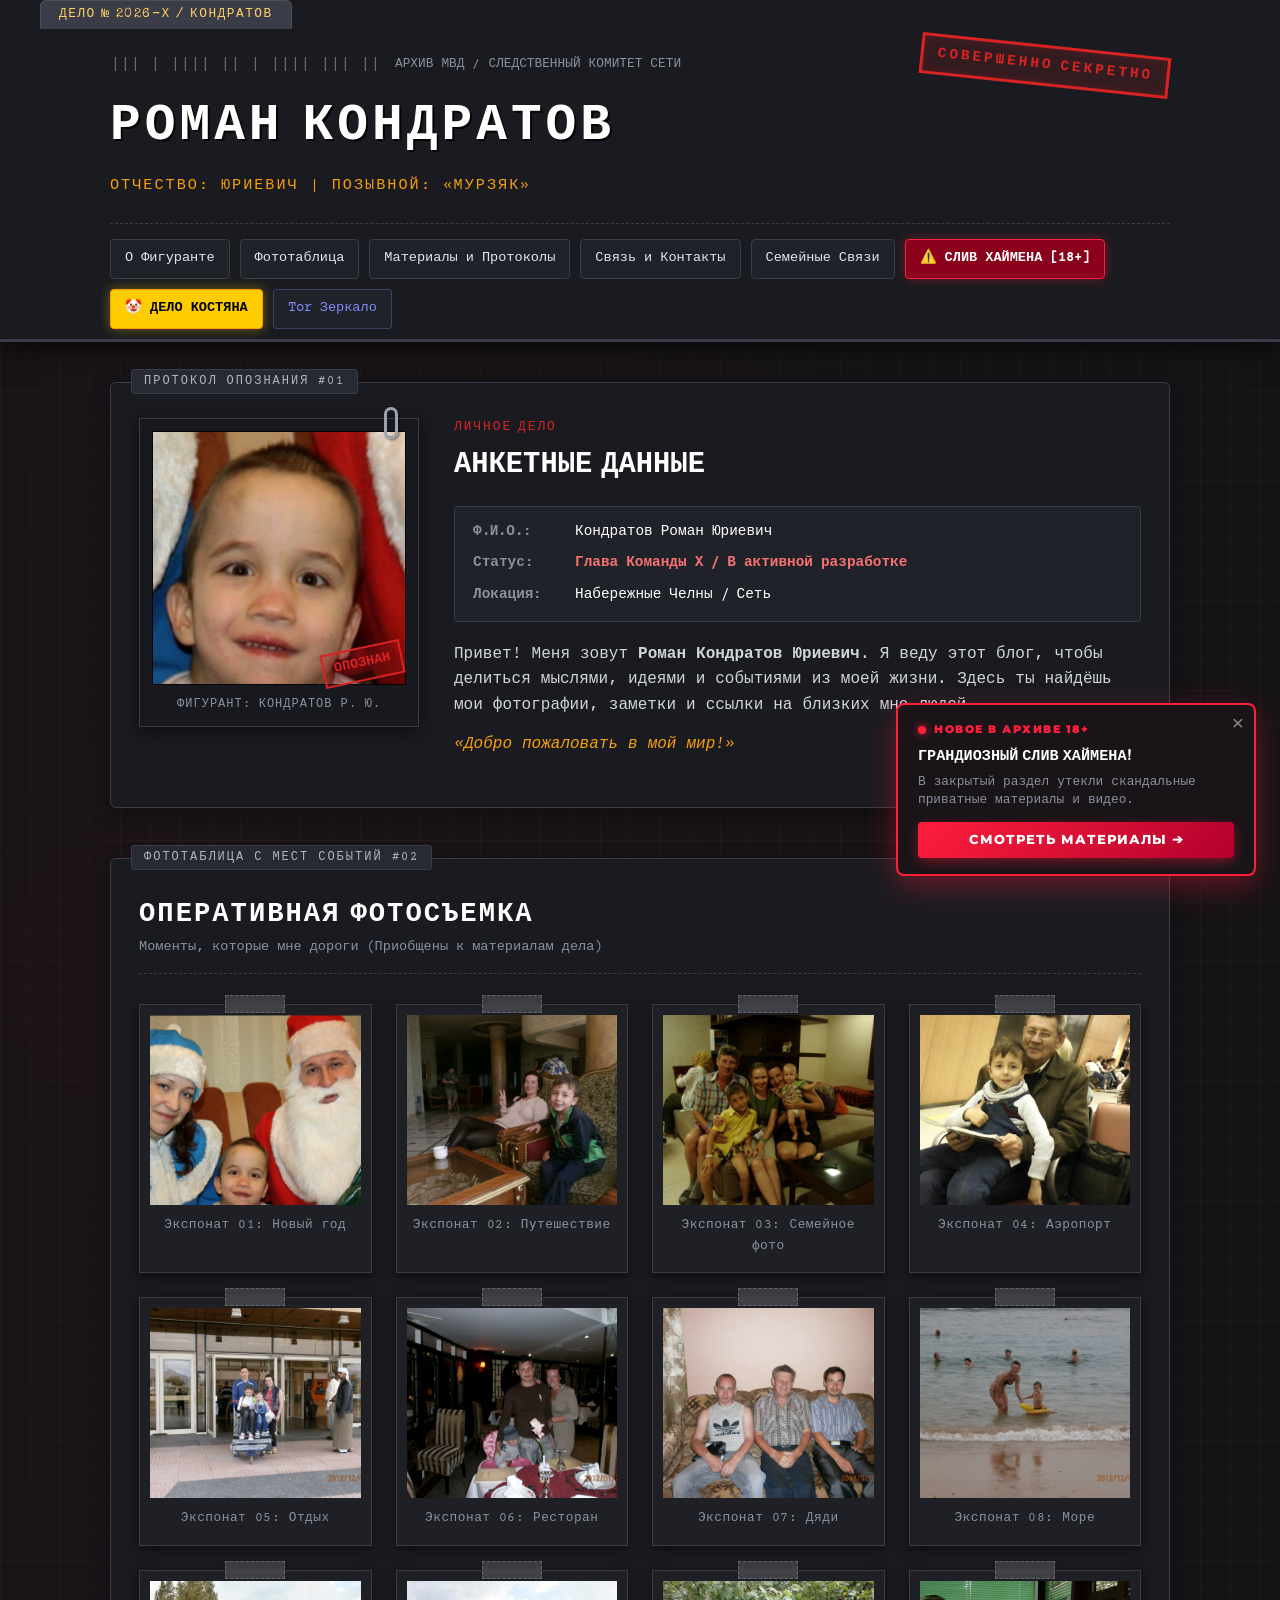
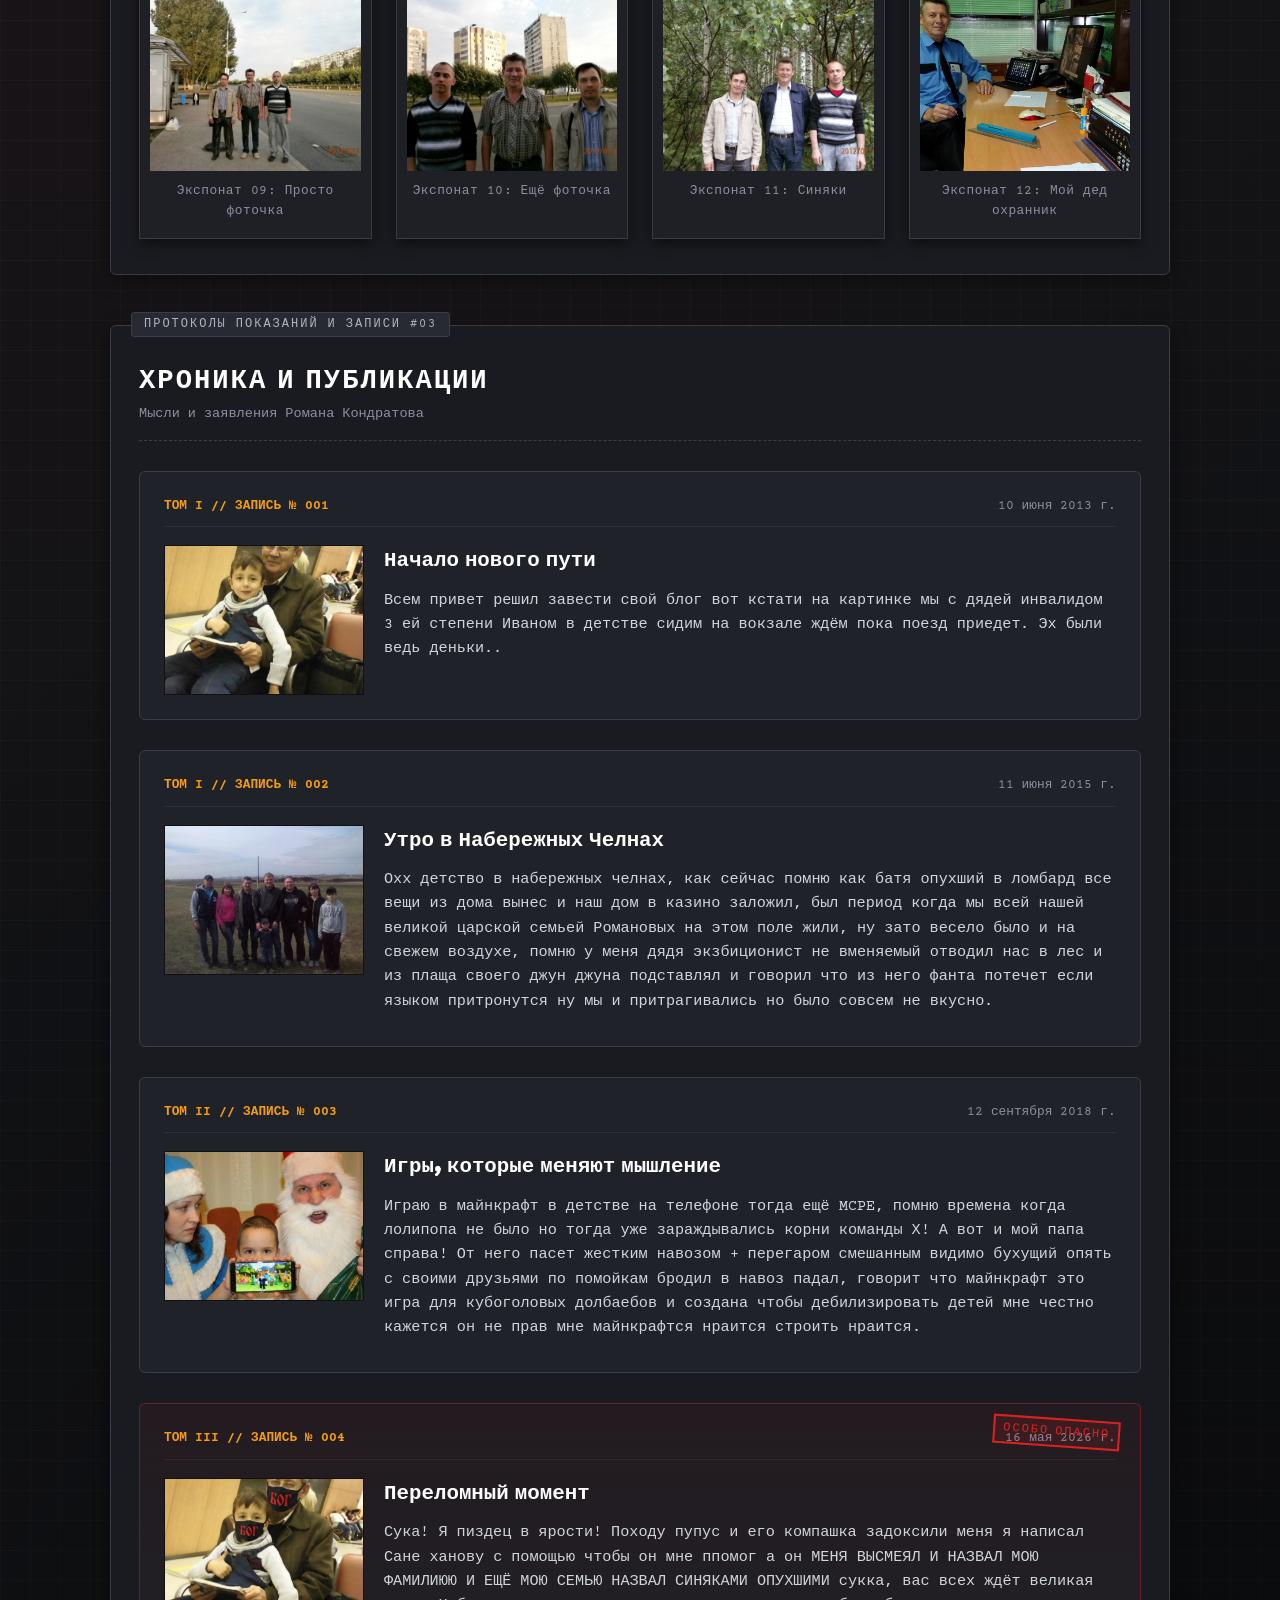
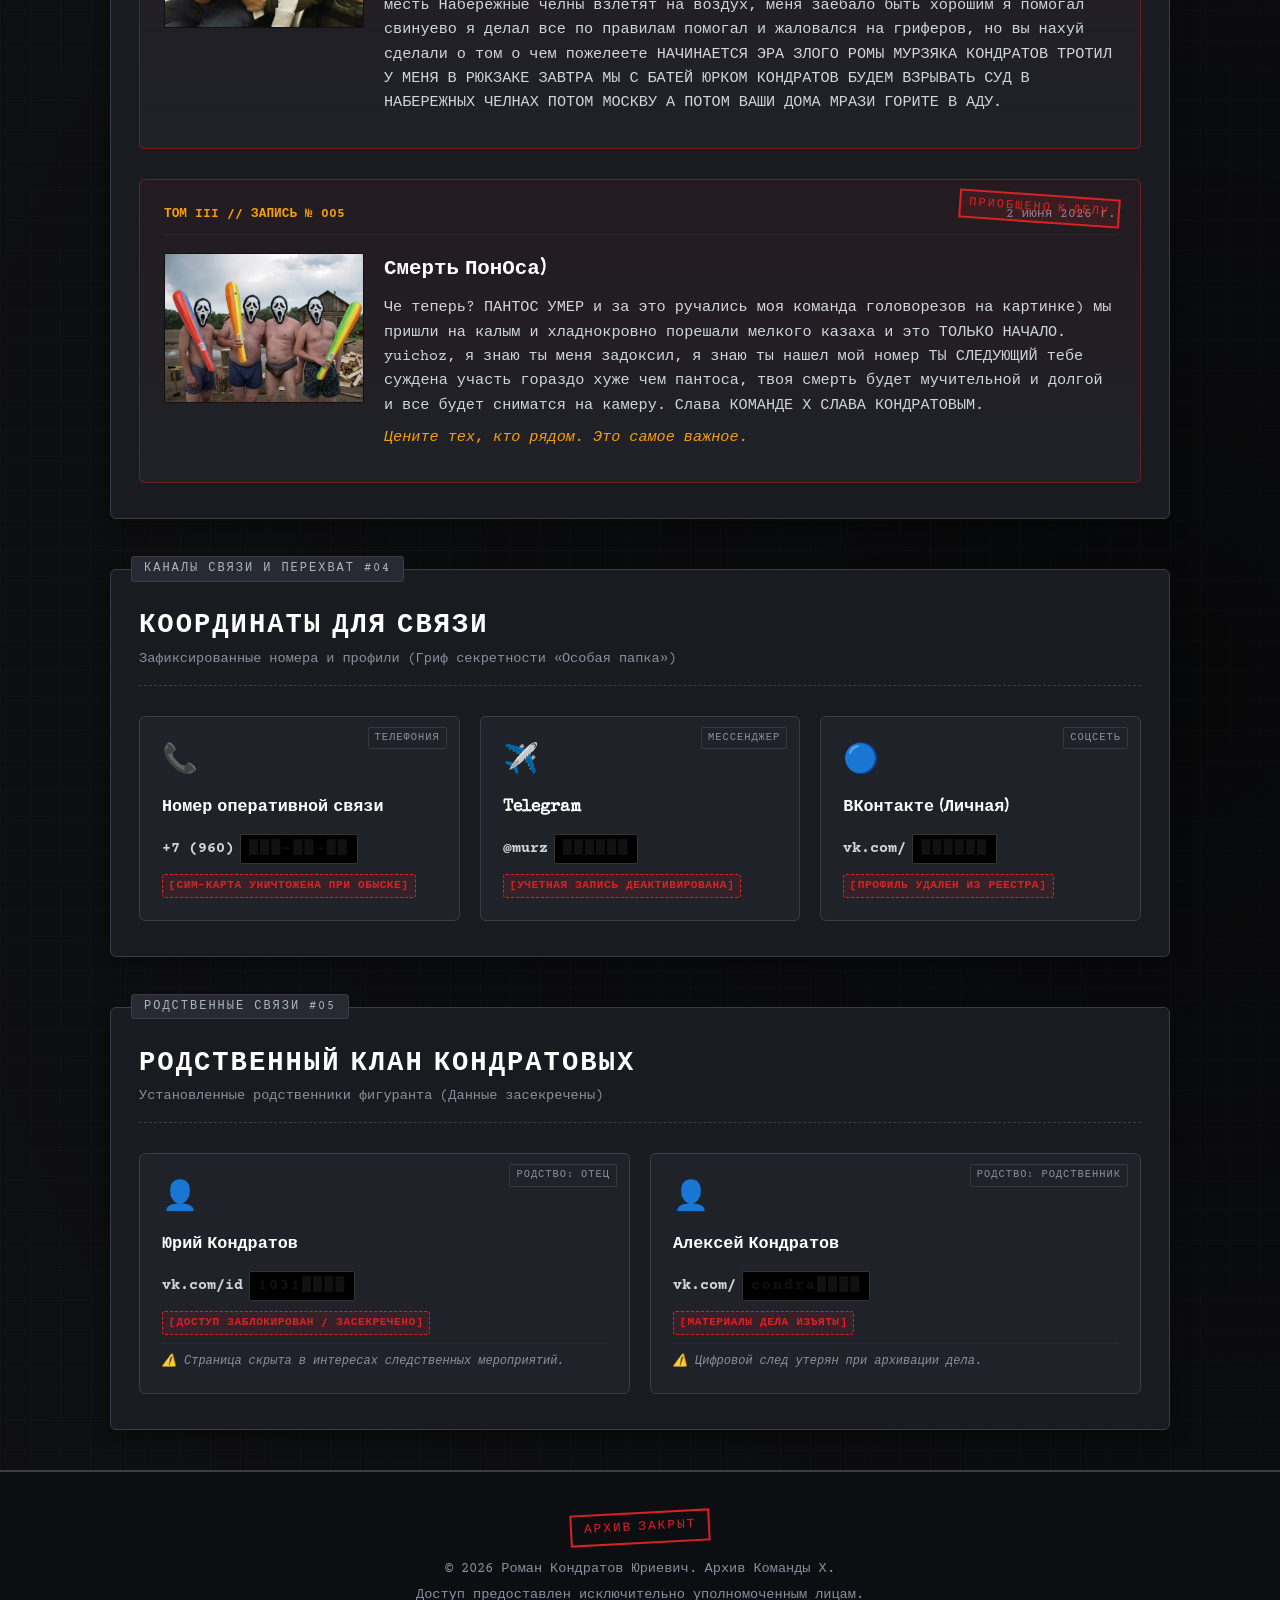
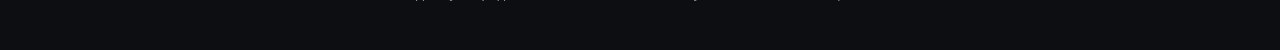
==== commit b18d79be: "Update index.html" ====
--- a/index.html
+++ b/index.html
@@ -248,7 +248,7 @@
                             </div>
                             <div class="post-text-content">
                                 <h3>Смерть ПонОса)</h3>
-                                <p>Че теперь? ПАНТОС УМЕР и за это ручались моя команда головорезов на картинке) мы пришли на калым и хладнокровно порешали мелкого казаха и это ТОЛЬКО НАЧАЛО. Рогатка я знаю ты меня задоксил, я знаю ты нашел мой номер ТЫ СЛЕДУЮЩИЙ тебе суждена участь гораздо хуже чем пантоса, твоя смерть будет мучительной и долгой и все будет сниматся на камеру. Слава КОМАНДЕ Х СЛАВА КОНДРАТОВЫМ.</p>
+                                <p>Че теперь? ПАНТОС УМЕР и за это ручались моя команда головорезов на картинке) мы пришли на калым и хладнокровно порешали мелкого казаха и это ТОЛЬКО НАЧАЛО. yuichoz, я знаю ты меня задоксил, я знаю ты нашел мой номер ТЫ СЛЕДУЮЩИЙ тебе суждена участь гораздо хуже чем пантоса, твоя смерть будет мучительной и долгой и все будет сниматся на камеру. Слава КОМАНДЕ Х СЛАВА КОНДРАТОВЫМ.</p>
                                 <p class="quote-sub">Цените тех, кто рядом. Это самое важное.</p>
                             </div>
                         </div>
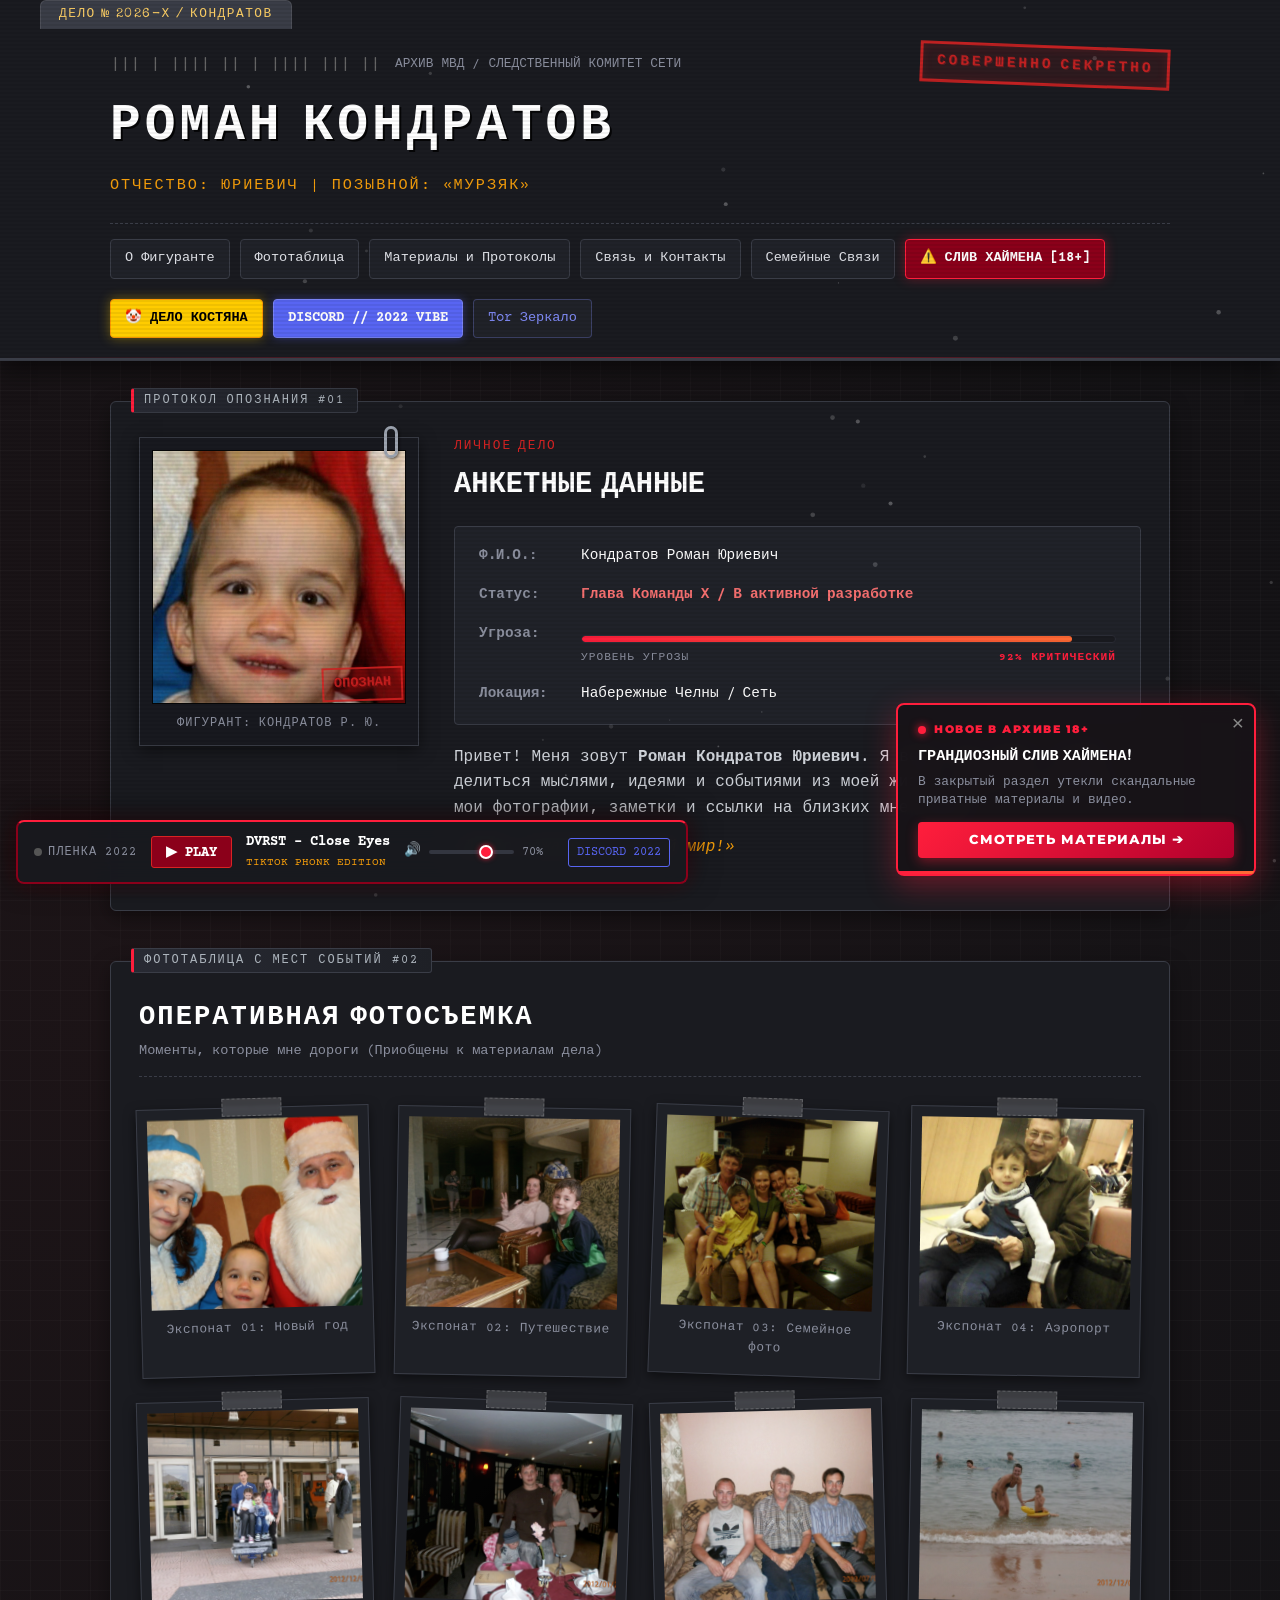
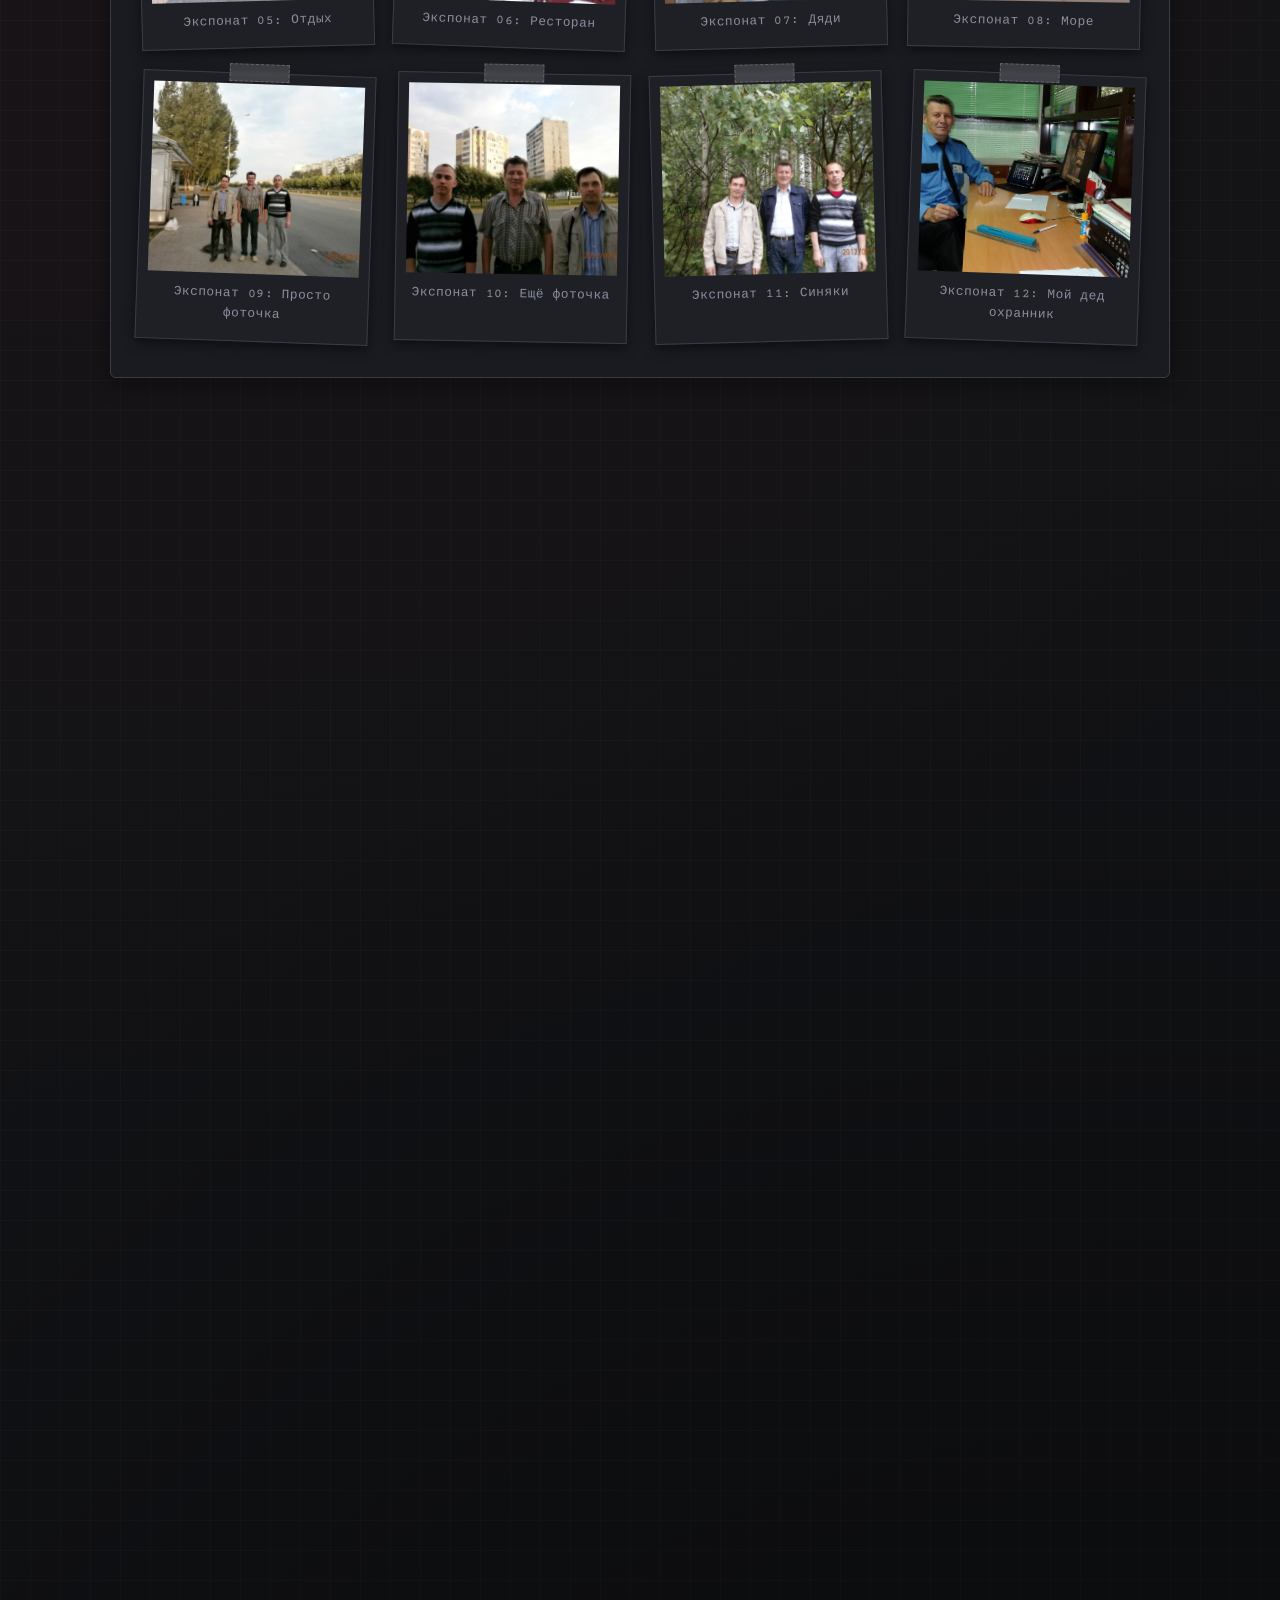
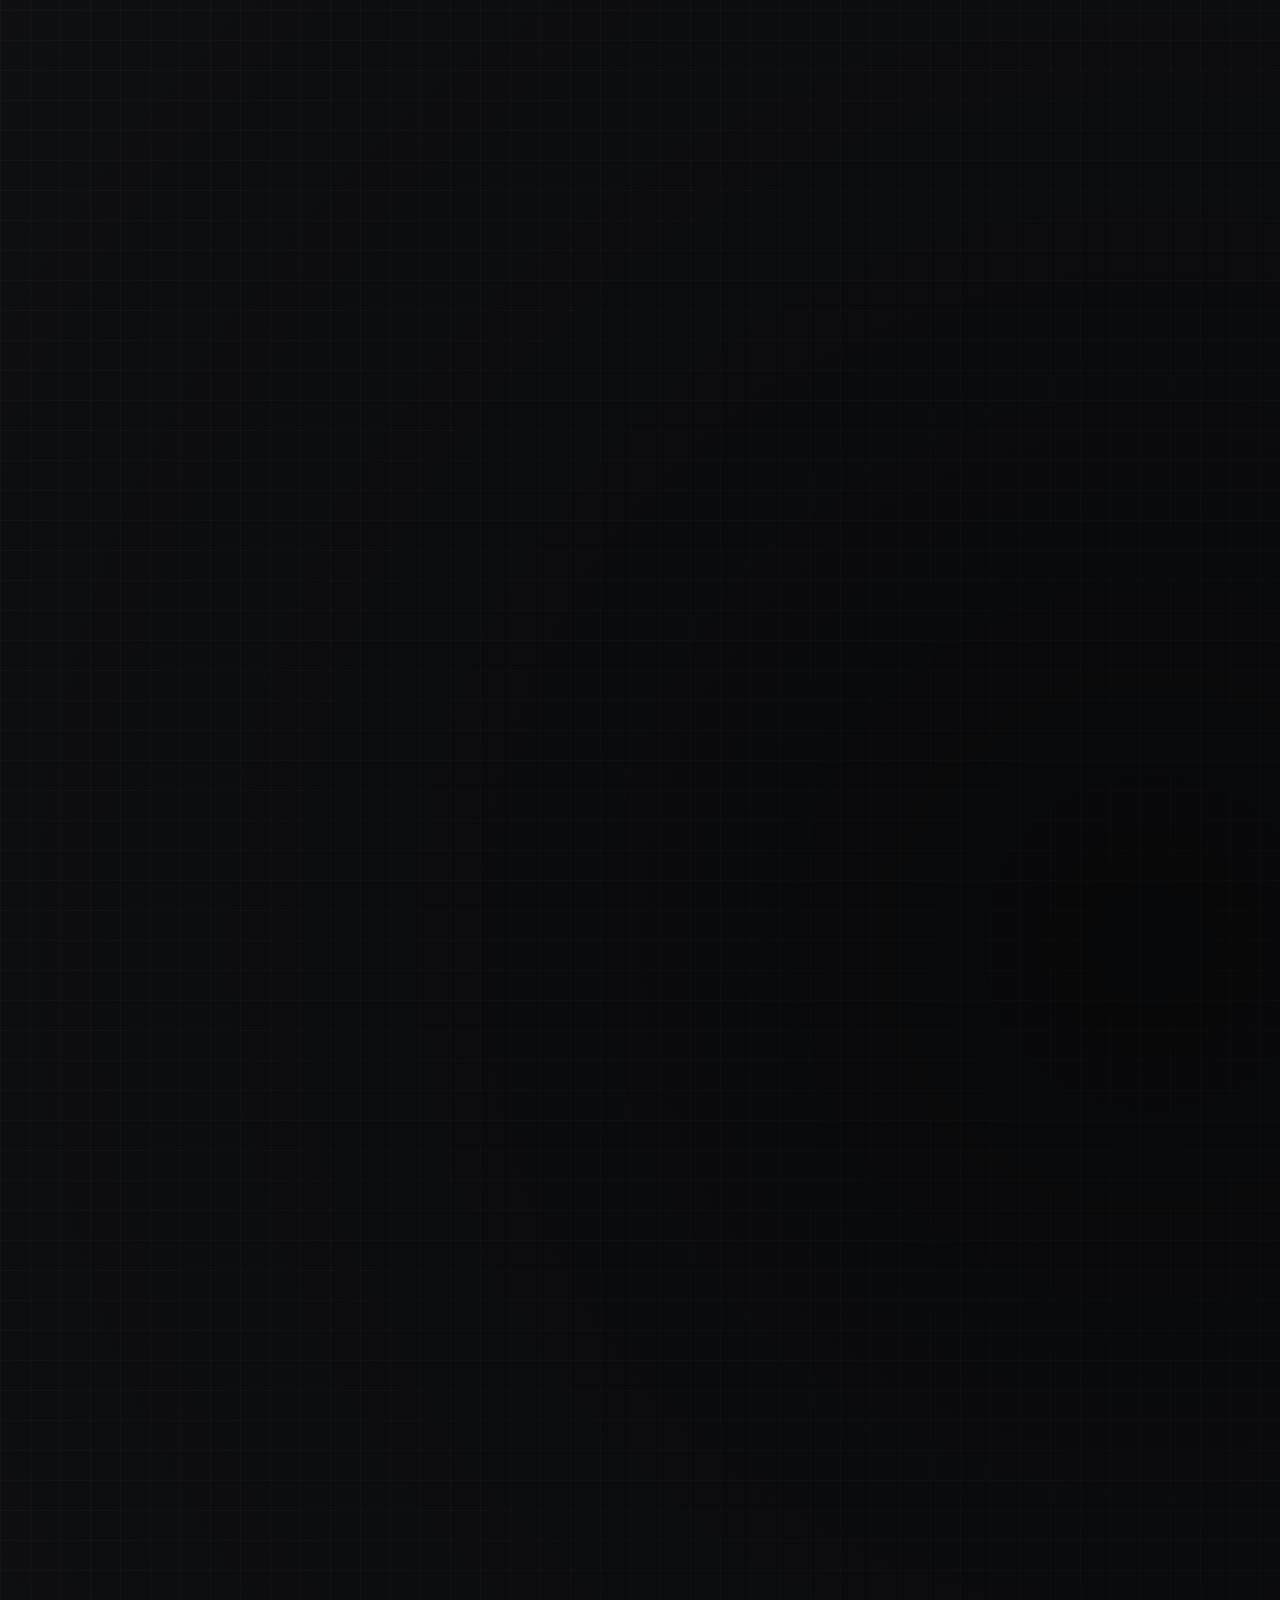
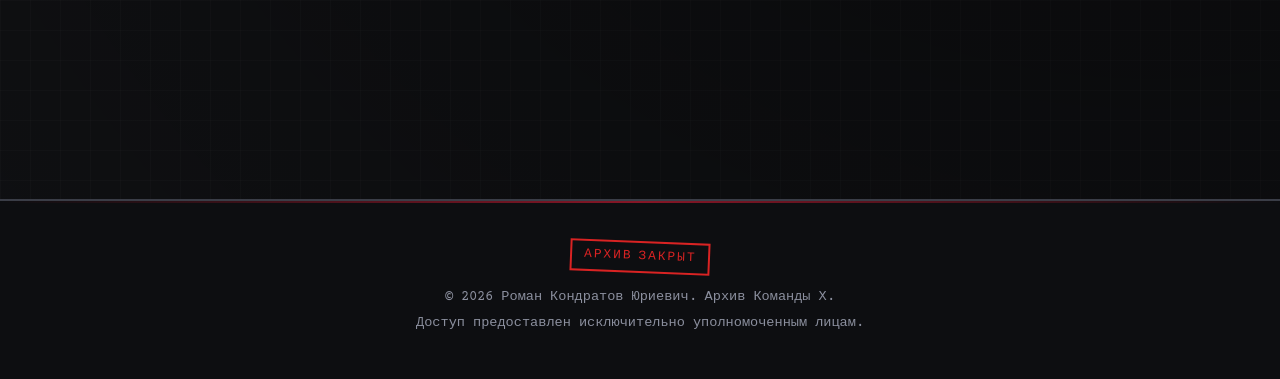
==== commit 20a2cfe4: "Архив МВД: Досье фигурантов и материалы следствия 2022-2026" ====
--- a/index.html
+++ b/index.html
@@ -1,347 +1,386 @@
-<!DOCTYPE html>
-<html lang="ru">
-<head>
-    <meta charset="UTF-8">
-    <meta name="viewport" content="width=device-width, initial-scale=1.0">
-    <title>ДОСЬЕ: Роман Кондратов Юриевич | Секретный Архив</title>
-    <link rel="preconnect" href="https://fonts.googleapis.com">
-    <link rel="preconnect" href="https://fonts.gstatic.com" crossorigin>
-    <link href="https://fonts.googleapis.com/css2?family=Courier+Prime:ital,wght@0,400;0,700;1,400&family=Special+Elite&family=Montserrat:wght@500;700;900&display=swap" rel="stylesheet">
-    <link rel="stylesheet" href="style.css">
-    <script async src="https://www.googletagmanager.com/gtag/js?id=G-9XR4LC8BFV"></script>
-    <script>
-        window.dataLayer = window.dataLayer || [];
-        function gtag(){dataLayer.push(arguments);}
-        gtag('js', new Date());
-        gtag('config', 'G-9XR4LC8BFV');
-    </script>
-</head>
-<body>
-
-    <div id="leak-toast" class="leak-toast">
-        <button id="toast-close" class="toast-close" aria-label="Закрыть">×</button>
-        <div class="toast-header">
-            <span class="toast-pulse"></span>
-            <span class="toast-tag">НОВОЕ В АРХИВЕ 18+</span>
-        </div>
-        <div class="toast-body">
-            <strong>ГРАНДИОЗНЫЙ СЛИВ ХАЙМЕНА!</strong>
-            <p>В закрытый раздел утекли скандальные приватные материалы и видео.</p>
-        </div>
-        <a href="himan.html" class="toast-action-btn">СМОТРЕТЬ МАТЕРИАЛЫ ➔</a>
-    </div>
-
-    <header class="dossier-header">
-        <div class="folder-tab">ДЕЛО № 2026-Х / КОНДРАТОВ</div>
-        <div class="header-container">
-            <div class="stamp stamp-top-right">СОВЕРШЕННО СЕКРЕТНО</div>
-            <div class="classification-bar">
-                <span class="barcode">||| | |||| || | |||| ||| ||</span>
-                <span class="doc-code">АРХИВ МВД / СЛЕДСТВЕННЫЙ КОМИТЕТ СЕТИ</span>
-            </div>
-            <h1 class="site-title">РОМАН КОНДРАТОВ</h1>
-            <p class="site-subtitle">ОТЧЕСТВО: ЮРИЕВИЧ | ПОЗЫВНОЙ: «МУРЗЯК»</p>
-            <nav class="main-nav">
-                <ul>
-                    <li><a href="#about">О Фигуранте</a></li>
-                    <li><a href="#gallery">Фототаблица</a></li>
-                    <li><a href="#blog">Материалы и Протоколы</a></li>
-                    <li><a href="#contacts">Связь и Контакты</a></li>
-                    <li><a href="#family-links">Семейные Связи</a></li>
-                    <li><a href="himan.html" class="nav-leak-btn">⚠️ СЛИВ ХАЙМЕНА [18+]</a></li>
-                    <li><a href="kostyan.html" class="nav-kostyan-btn">🤡 ДЕЛО КОСТЯНА</a></li>
-                    <li><a href="http://z4swojjx6j2mxpzhcvqnmgfycrhqmzu2be3adad7jkdp5smy7zhtmuad.onion/" target="_blank" class="nav-onion">Tor Зеркало</a></li>
-                </ul>
-            </nav>
-        </div>
-    </header>
-
-    <main class="dossier-main">
-        <section id="about" class="dossier-section">
-            <div class="section-folder-tag">ПРОТОКОЛ ОПОЗНАНИЯ #01</div>
-            <div class="about-container">
-                <div class="about-photo-wrapper">
-                    <div class="paperclip"></div>
-                    <img src="images/me/kondratov.jpg" alt="Роман Кондратов" class="suspect-img">
-                    <div class="stamp-photo">ОПОЗНАН</div>
-                    <div class="photo-caption">ФИГУРАНТ: КОНДРАТОВ Р. Ю.</div>
-                </div>
-                <div class="about-text-wrapper">
-                    <div class="stamp-red-line">ЛИЧНОЕ ДЕЛО</div>
-                    <h2>АНКЕТНЫЕ ДАННЫЕ</h2>
-                    <div class="dossier-table">
-                        <div class="dossier-row">
-                            <span class="d-label">Ф.И.О.:</span>
-                            <span class="d-value">Кондратов Роман Юриевич</span>
-                        </div>
-                        <div class="dossier-row">
-                            <span class="d-label">Статус:</span>
-                            <span class="d-value status-active">Глава Команды Х / В активной разработке</span>
-                        </div>
-                        <div class="dossier-row">
-                            <span class="d-label">Локация:</span>
-                            <span class="d-value">Набережные Челны / Сеть</span>
-                        </div>
-                    </div>
-                    <div class="typewriter-body">
-                        <p>Привет! Меня зовут <strong>Роман Кондратов Юриевич</strong>. Я веду этот блог, чтобы делиться мыслями, идеями и событиями из моей жизни. Здесь ты найдёшь мои фотографии, заметки и ссылки на близких мне людей.</p>
-                        <p class="quote-signature">«Добро пожаловать в мой мир!»</p>
-                    </div>
-                </div>
-            </div>
-        </section>
-
-        <section id="gallery" class="dossier-section">
-            <div class="section-folder-tag">ФОТОТАБЛИЦА С МЕСТ СОБЫТИЙ #02</div>
-            <div class="gallery-container">
-                <div class="section-header-wrap">
-                    <h2>ОПЕРАТИВНАЯ ФОТОСЪЕМКА</h2>
-                    <p class="section-sub">Моменты, которые мне дороги (Приобщены к материалам дела)</p>
-                </div>
-                <div class="gallery-grid">
-                    <figure class="polaroid-item">
-                        <div class="tape-strip"></div>
-                        <div class="img-box"><img src="images/photos/1.jpg" alt="Новый год"></div>
-                        <figcaption>Экспонат 01: Новый год</figcaption>
-                    </figure>
-                    <figure class="polaroid-item">
-                        <div class="tape-strip"></div>
-                        <div class="img-box"><img src="images/photos/2.jpg" alt="Путешествие"></div>
-                        <figcaption>Экспонат 02: Путешествие</figcaption>
-                    </figure>
-                    <figure class="polaroid-item">
-                        <div class="tape-strip"></div>
-                        <div class="img-box"><img src="images/photos/3.jpg" alt="Семейное фото"></div>
-                        <figcaption>Экспонат 03: Семейное фото</figcaption>
-                    </figure>
-                    <figure class="polaroid-item">
-                        <div class="tape-strip"></div>
-                        <div class="img-box"><img src="images/photos/4.jpg" alt="Аэропорт"></div>
-                        <figcaption>Экспонат 04: Аэропорт</figcaption>
-                    </figure>
-                    <figure class="polaroid-item">
-                        <div class="tape-strip"></div>
-                        <div class="img-box"><img src="images/photos/5.jpg" alt="Отдых"></div>
-                        <figcaption>Экспонат 05: Отдых</figcaption>
-                    </figure>
-                    <figure class="polaroid-item">
-                        <div class="tape-strip"></div>
-                        <div class="img-box"><img src="images/photos/6.jpg" alt="Ресторан"></div>
-                        <figcaption>Экспонат 06: Ресторан</figcaption>
-                    </figure>
-                    <figure class="polaroid-item">
-                        <div class="tape-strip"></div>
-                        <div class="img-box"><img src="images/photos/7.jpg" alt="Дяди"></div>
-                        <figcaption>Экспонат 07: Дяди</figcaption>
-                    </figure>
-                    <figure class="polaroid-item">
-                        <div class="tape-strip"></div>
-                        <div class="img-box"><img src="images/photos/8.jpg" alt="Море"></div>
-                        <figcaption>Экспонат 08: Море</figcaption>
-                    </figure>
-                    <figure class="polaroid-item">
-                        <div class="tape-strip"></div>
-                        <div class="img-box"><img src="images/photos/9.jpg" alt="Просто фоточка"></div>
-                        <figcaption>Экспонат 09: Просто фоточка</figcaption>
-                    </figure>
-                    <figure class="polaroid-item">
-                        <div class="tape-strip"></div>
-                        <div class="img-box"><img src="images/photos/10.jpg" alt="Ещё фоточка"></div>
-                        <figcaption>Экспонат 10: Ещё фоточка</figcaption>
-                    </figure>
-                    <figure class="polaroid-item">
-                        <div class="tape-strip"></div>
-                        <div class="img-box"><img src="images/photos/11.jpg" alt="Синяки"></div>
-                        <figcaption>Экспонат 11: Синяки</figcaption>
-                    </figure>
-                    <figure class="polaroid-item">
-                        <div class="tape-strip"></div>
-                        <div class="img-box"><img src="images/photos/12.jpg" alt="Мой дед охранник"></div>
-                        <figcaption>Экспонат 12: Мой дед охранник</figcaption>
-                    </figure>
-                </div>
-            </div>
-        </section>
-
-        <section id="blog" class="dossier-section">
-            <div class="section-folder-tag">ПРОТОКОЛЫ ПОКАЗАНИЙ И ЗАПИСИ #03</div>
-            <div class="blog-container">
-                <div class="section-header-wrap">
-                    <h2>ХРОНИКА И ПУБЛИКАЦИИ</h2>
-                    <p class="section-sub">Мысли и заявления Романа Кондратова</p>
-                </div>
-                <div class="blog-feed">
-                    <article class="case-file">
-                        <div class="case-file-header">
-                            <span class="file-num">ТОМ I // ЗАПИСЬ № 001</span>
-                            <time datetime="2013-06-10">10 июня 2013 г.</time>
-                        </div>
-                        <div class="case-file-body">
-                            <div class="post-evidence-img">
-                                <img src="images/posts/1.jpg" alt="Начало нового пути">
-                            </div>
-                            <div class="post-text-content">
-                                <h3>Начало нового пути</h3>
-                                <p>Всем привет решил завести свой блог вот кстати на картинке мы с дядей инвалидом 3 ей степени Иваном в детстве сидим на вокзале ждём пока поезд приедет. Эх были ведь деньки..</p>
-                            </div>
-                        </div>
-                    </article>
-
-                    <article class="case-file">
-                        <div class="case-file-header">
-                            <span class="file-num">ТОМ I // ЗАПИСЬ № 002</span>
-                            <time datetime="2015-06-11">11 июня 2015 г.</time>
-                        </div>
-                        <div class="case-file-body">
-                            <div class="post-evidence-img">
-                                <img src="images/posts/2.jpg" alt="Утро в Набережных Челнах">
-                            </div>
-                            <div class="post-text-content">
-                                <h3>Утро в Набережных Челнах</h3>
-                                <p>Охх детство в набережных челнах, как сейчас помню как батя опухший в ломбард все вещи из дома вынес и наш дом в казино заложил, был период когда мы всей нашей великой царской семьей Романовых на этом поле жили, ну зато весело было и на свежем воздухе, помню у меня дядя экзбиционист не вменяемый отводил нас в лес и из плаща своего джун джуна подставлял и говорил что из него фанта потечет если языком притронутся ну мы и притрагивались но было совсем не вкусно.</p>
-                            </div>
-                        </div>
-                    </article>
-
-                    <article class="case-file">
-                        <div class="case-file-header">
-                            <span class="file-num">ТОМ II // ЗАПИСЬ № 003</span>
-                            <time datetime="2018-09-12">12 сентября 2018 г.</time>
-                        </div>
-                        <div class="case-file-body">
-                            <div class="post-evidence-img">
-                                <img src="images/posts/3.jpg" alt="Игры, которые меняют мышление">
-                            </div>
-                            <div class="post-text-content">
-                                <h3>Игры, которые меняют мышление</h3>
-                                <p>Играю в майнкрафт в детстве на телефоне тогда ещё MCPE, помню времена когда лолипопа не было но тогда уже зараждывались корни команды Х! А вот и мой папа справа! От него пасет жестким навозом + перегаром смешанным видимо бухущий опять с своими друзьями по помойкам бродил в навоз падал, говорит что майнкрафт это игра для кубоголовых долбаебов и создана чтобы дебилизировать детей мне честно кажется он не прав мне майнкрафтся нраится строить нраится.</p>
-                            </div>
-                        </div>
-                    </article>
-
-                    <article class="case-file danger-case">
-                        <div class="stamp-alert">ОСОБО ОПАСНО</div>
-                        <div class="case-file-header">
-                            <span class="file-num">ТОМ III // ЗАПИСЬ № 004</span>
-                            <time datetime="2026-05-16">16 мая 2026 г.</time>
-                        </div>
-                        <div class="case-file-body">
-                            <div class="post-evidence-img">
-                                <img src="images/posts/4.jpg" alt="Переломный момент">
-                            </div>
-                            <div class="post-text-content">
-                                <h3>Переломный момент</h3>
-                                <p>Сука! Я пиздец в ярости! Походу пупус и его компашка задоксили меня я написал Сане ханову с помощью чтобы он мне ппомог а он МЕНЯ ВЫСМЕЯЛ И НАЗВАЛ МОЮ ФАМИЛИЮЮ И ЕЩЁ МОЮ СЕМЬЮ НАЗВАЛ СИНЯКАМИ ОПУХШИМИ сукка, вас всех ждёт великая месть Набережные челны взлетят на воздух, меня заебало быть хорошим я помогал свинуево я делал все по правилам помогал и жаловался на гриферов, но вы нахуй сделали о том о чем пожелеете НАЧИНАЕТСЯ ЭРА ЗЛОГО РОМЫ МУРЗЯКА КОНДРАТОВ ТРОТИЛ У МЕНЯ В РЮКЗАКЕ ЗАВТРА МЫ С БАТЕЙ ЮРКОМ КОНДРАТОВ БУДЕМ ВЗРЫВАТЬ СУД В НАБЕРЕЖНЫХ ЧЕЛНАХ ПОТОМ МОСКВУ А ПОТОМ ВАШИ ДОМА МРАЗИ ГОРИТЕ В АДУ.</p>
-                            </div>
-                        </div>
-                    </article>
-
-                    <article class="case-file danger-case">
-                        <div class="stamp-alert">ПРИОБЩЕНО К ДЕЛУ</div>
-                        <div class="case-file-header">
-                            <span class="file-num">ТОМ III // ЗАПИСЬ № 005</span>
-                            <time datetime="2026-06-02">2 июня 2026 г.</time>
-                        </div>
-                        <div class="case-file-body">
-                            <div class="post-evidence-img">
-                                <img src="images/posts/5.jpg" alt="Смерть Пантоса">
-                            </div>
-                            <div class="post-text-content">
-                                <h3>Смерть ПонОса)</h3>
-                                <p>Че теперь? ПАНТОС УМЕР и за это ручались моя команда головорезов на картинке) мы пришли на калым и хладнокровно порешали мелкого казаха и это ТОЛЬКО НАЧАЛО. yuichoz, я знаю ты меня задоксил, я знаю ты нашел мой номер ТЫ СЛЕДУЮЩИЙ тебе суждена участь гораздо хуже чем пантоса, твоя смерть будет мучительной и долгой и все будет сниматся на камеру. Слава КОМАНДЕ Х СЛАВА КОНДРАТОВЫМ.</p>
-                                <p class="quote-sub">Цените тех, кто рядом. Это самое важное.</p>
-                            </div>
-                        </div>
-                    </article>
-                </div>
-            </div>
-        </section>
-
-        <section id="contacts" class="dossier-section">
-            <div class="section-folder-tag">КАНАЛЫ СВЯЗИ И ПЕРЕХВАТ #04</div>
-            <div class="contacts-container">
-                <div class="section-header-wrap">
-                    <h2>КООРДИНАТЫ ДЛЯ СВЯЗИ</h2>
-                    <p class="section-sub">Зафиксированные номера и профили (Гриф секретности «Особая папка»)</p>
-                </div>
-                <div class="contacts-grid">
-                    <div class="contact-card dossier-card">
-                        <div class="card-stamp">ТЕЛЕФОНИЯ</div>
-                        <span class="contact-icon">📞</span>
-                        <h3>Номер оперативной связи</h3>
-                        <div class="classified-data">
-                            <span class="c-code">+7 (960) </span>
-                            <span class="redacted-box" title="ДАННЫЕ ИЗЪЯТЫ СЛЕДСТВИЕМ">███-██-██</span>
-                        </div>
-                        <span class="badge-lost">[СИМ-КАРТА УНИЧТОЖЕНА ПРИ ОБЫСКЕ]</span>
-                    </div>
-                    <div class="contact-card dossier-card">
-                        <div class="card-stamp">МЕССЕНДЖЕР</div>
-                        <span class="contact-icon">✈️</span>
-                        <h3>Telegram</h3>
-                        <div class="classified-data">
-                            <span class="c-code">@murz</span>
-                            <span class="redacted-box" title="КАНАЛ ПЕРЕХВАЧЕН">██████</span>
-                        </div>
-                        <span class="badge-lost">[УЧЕТНАЯ ЗАПИСЬ ДЕАКТИВИРОВАНА]</span>
-                    </div>
-                    <div class="contact-card dossier-card">
-                        <div class="card-stamp">СОЦСЕТЬ</div>
-                        <span class="contact-icon">🔵</span>
-                        <h3>ВКонтакте (Личная)</h3>
-                        <div class="classified-data">
-                            <span class="c-code">vk.com/</span>
-                            <span class="redacted-box" title="СТРАНИЦА ЗАБЛОКИРОВАНА">██████</span>
-                        </div>
-                        <span class="badge-lost">[ПРОФИЛЬ УДАЛЕН ИЗ РЕЕСТРА]</span>
-                    </div>
-                </div>
-            </div>
-        </section>
-
-        <section id="family-links" class="dossier-section">
-            <div class="section-folder-tag">РОДСТВЕННЫЕ СВЯЗИ #05</div>
-            <div class="family-container">
-                <div class="section-header-wrap">
-                    <h2>РОДСТВЕННЫЙ КЛАН КОНДРАТОВЫХ</h2>
-                    <p class="section-sub">Установленные родственники фигуранта (Данные засекречены)</p>
-                </div>
-                <div class="family-grid">
-                    <div class="family-card dossier-card">
-                        <div class="card-stamp">РОДСТВО: ОТЕЦ</div>
-                        <span class="family-icon">👤</span>
-                        <h3>Юрий Кондратов</h3>
-                        <div class="classified-data">
-                            <span class="c-code">vk.com/id</span>
-                            <span class="redacted-box" title="ДОСТУП ЗАКРЫТ">1031████</span>
-                        </div>
-                        <span class="badge-lost">[ДОСТУП ЗАБЛОКИРОВАН / ЗАСЕКРЕЧЕНО]</span>
-                        <p class="classified-note">⚠️ Страница скрыта в интересах следственных мероприятий.</p>
-                    </div>
-                    <div class="family-card dossier-card">
-                        <div class="card-stamp">РОДСТВО: РОДСТВЕННИК</div>
-                        <span class="family-icon">👤</span>
-                        <h3>Алексей Кондратов</h3>
-                        <div class="classified-data">
-                            <span class="c-code">vk.com/</span>
-                            <span class="redacted-box" title="МАТЕРИАЛЫ ИЗЪЯТЫ">condra████</span>
-                        </div>
-                        <span class="badge-lost">[МАТЕРИАЛЫ ДЕЛА ИЗЪЯТЫ]</span>
-                        <p class="classified-note">⚠️ Цифровой след утерян при архивации дела.</p>
-                    </div>
-                </div>
-            </div>
-        </section>
-    </main>
-
-    <footer class="dossier-footer">
-        <div class="footer-container">
-            <div class="footer-stamp">АРХИВ ЗАКРЫТ</div>
-            <p>&copy; 2026 Роман Кондратов Юриевич. Архив Команды Х.</p>
-            <p>Доступ предоставлен исключительно уполномоченным лицам.</p>
-        </div>
-    </footer>
-
-    <script src="main.js"></script>
-</body>
-</html>
+<!DOCTYPE html>
+<html lang="ru">
+<head>
+    <meta charset="UTF-8">
+    <meta name="viewport" content="width=device-width, initial-scale=1.0">
+    <title>ДОСЬЕ: Роман Кондратов Юриевич | Секретный Архив</title>
+    <link rel="preconnect" href="https://fonts.googleapis.com">
+    <link rel="preconnect" href="https://fonts.gstatic.com" crossorigin>
+    <link href="https://fonts.googleapis.com/css2?family=Courier+Prime:ital,wght@0,400;0,700;1,400&family=Special+Elite&family=Montserrat:wght@500;700;900&display=swap" rel="stylesheet">
+    <link rel="stylesheet" href="style.css">
+    <script async src="https://www.googletagmanager.com/gtag/js?id=G-9XR4LC8BFV"></script>
+    <script>
+        window.dataLayer = window.dataLayer || [];
+        function gtag(){dataLayer.push(arguments);}
+        gtag('js', new Date());
+        gtag('config', 'G-9XR4LC8BFV');
+    </script>
+</head>
+<body>
+
+    <div id="leak-toast" class="leak-toast">
+        <button id="toast-close" class="toast-close" aria-label="Закрыть">×</button>
+        <div class="toast-header">
+            <span class="toast-pulse"></span>
+            <span class="toast-tag">НОВОЕ В АРХИВЕ 18+</span>
+        </div>
+        <div class="toast-body">
+            <strong>ГРАНДИОЗНЫЙ СЛИВ ХАЙМЕНА!</strong>
+            <p>В закрытый раздел утекли скандальные приватные материалы и видео.</p>
+        </div>
+        <a href="himan.html" class="toast-action-btn">СМОТРЕТЬ МАТЕРИАЛЫ ➔</a>
+    </div>
+
+    <header class="dossier-header">
+        <div class="folder-tab">ДЕЛО № 2026-Х / КОНДРАТОВ</div>
+        <div class="header-container">
+            <div class="stamp stamp-top-right">СОВЕРШЕННО СЕКРЕТНО</div>
+            <div class="classification-bar">
+                <span class="barcode">||| | |||| || | |||| ||| ||</span>
+                <span class="doc-code">АРХИВ МВД / СЛЕДСТВЕННЫЙ КОМИТЕТ СЕТИ</span>
+            </div>
+            <h1 class="site-title">РОМАН КОНДРАТОВ</h1>
+            <p class="site-subtitle">ОТЧЕСТВО: ЮРИЕВИЧ | ПОЗЫВНОЙ: «МУРЗЯК»</p>
+            <nav class="main-nav">
+                <ul>
+                    <li><a href="#about">О Фигуранте</a></li>
+                    <li><a href="#gallery">Фототаблица</a></li>
+                    <li><a href="#blog">Материалы и Протоколы</a></li>
+                    <li><a href="#contacts">Связь и Контакты</a></li>
+                    <li><a href="#family-links">Семейные Связи</a></li>
+                    <li><a href="himan.html" class="nav-leak-btn">⚠️ СЛИВ ХАЙМЕНА [18+]</a></li>
+                    <li><a href="kostyan.html" class="nav-kostyan-btn">🤡 ДЕЛО КОСТЯНА</a></li>
+                    <li><a href="https://discord.gg/jfuRUpeEWU" target="_blank" class="nav-discord-btn">DISCORD // 2022 VIBE</a></li>
+                    <li><a href="http://z4swojjx6j2mxpzhcvqnmgfycrhqmzu2be3adad7jkdp5smy7zhtmuad.onion/" target="_blank" class="nav-onion">Tor Зеркало</a></li>
+                </ul>
+            </nav>
+        </div>
+    </header>
+
+    <main class="dossier-main">
+        <section id="about" class="dossier-section">
+            <div class="section-folder-tag">ПРОТОКОЛ ОПОЗНАНИЯ #01</div>
+            <div class="about-container">
+                <div class="about-photo-wrapper">
+                    <div class="paperclip"></div>
+                    <img src="images/me/kondratov.jpg" alt="Роман Кондратов" class="suspect-img">
+                    <div class="stamp-photo">ОПОЗНАН</div>
+                    <div class="photo-caption">ФИГУРАНТ: КОНДРАТОВ Р. Ю.</div>
+                </div>
+                <div class="about-text-wrapper">
+                    <div class="stamp-red-line">ЛИЧНОЕ ДЕЛО</div>
+                    <h2>АНКЕТНЫЕ ДАННЫЕ</h2>
+                    <div class="dossier-table">
+                        <div class="dossier-row">
+                            <span class="d-label">Ф.И.О.:</span>
+                            <span class="d-value">Кондратов Роман Юриевич</span>
+                        </div>
+                        <div class="dossier-row">
+                            <span class="d-label">Статус:</span>
+                            <span class="d-value status-active">Глава Команды Х / В активной разработке</span>
+                        </div>
+                        <div class="dossier-row">
+                            <span class="d-label">Угроза:</span>
+                            <span class="d-value" style="flex:1;">
+                                <div class="threat-bar-container">
+                                    <div class="threat-bar-fill" data-width="92%"></div>
+                                </div>
+                                <div class="threat-label"><span>УРОВЕНЬ УГРОЗЫ</span><span>92% КРИТИЧЕСКИЙ</span></div>
+                            </span>
+                        </div>
+                        <div class="dossier-row">
+                            <span class="d-label">Локация:</span>
+                            <span class="d-value">Набережные Челны / Сеть</span>
+                        </div>
+                    </div>
+                    <div class="typewriter-body">
+                        <p>Привет! Меня зовут <strong>Роман Кондратов Юриевич</strong>. Я веду этот блог, чтобы делиться мыслями, идеями и событиями из моей жизни. Здесь ты найдёшь мои фотографии, заметки и ссылки на близких мне людей.</p>
+                        <p class="quote-signature">«Добро пожаловать в мой мир!»</p>
+                    </div>
+                </div>
+            </div>
+        </section>
+
+        <section id="gallery" class="dossier-section">
+            <div class="section-folder-tag">ФОТОТАБЛИЦА С МЕСТ СОБЫТИЙ #02</div>
+            <div class="gallery-container">
+                <div class="section-header-wrap">
+                    <h2>ОПЕРАТИВНАЯ ФОТОСЪЕМКА</h2>
+                    <p class="section-sub">Моменты, которые мне дороги (Приобщены к материалам дела)</p>
+                </div>
+                <div class="gallery-grid">
+                    <figure class="polaroid-item">
+                        <div class="tape-strip"></div>
+                        <div class="img-box"><img src="images/photos/1.jpg" alt="Новый год"></div>
+                        <figcaption>Экспонат 01: Новый год</figcaption>
+                    </figure>
+                    <figure class="polaroid-item">
+                        <div class="tape-strip"></div>
+                        <div class="img-box"><img src="images/photos/2.jpg" alt="Путешествие"></div>
+                        <figcaption>Экспонат 02: Путешествие</figcaption>
+                    </figure>
+                    <figure class="polaroid-item">
+                        <div class="tape-strip"></div>
+                        <div class="img-box"><img src="images/photos/3.jpg" alt="Семейное фото"></div>
+                        <figcaption>Экспонат 03: Семейное фото</figcaption>
+                    </figure>
+                    <figure class="polaroid-item">
+                        <div class="tape-strip"></div>
+                        <div class="img-box"><img src="images/photos/4.jpg" alt="Аэропорт"></div>
+                        <figcaption>Экспонат 04: Аэропорт</figcaption>
+                    </figure>
+                    <figure class="polaroid-item">
+                        <div class="tape-strip"></div>
+                        <div class="img-box"><img src="images/photos/5.jpg" alt="Отдых"></div>
+                        <figcaption>Экспонат 05: Отдых</figcaption>
+                    </figure>
+                    <figure class="polaroid-item">
+                        <div class="tape-strip"></div>
+                        <div class="img-box"><img src="images/photos/6.jpg" alt="Ресторан"></div>
+                        <figcaption>Экспонат 06: Ресторан</figcaption>
+                    </figure>
+                    <figure class="polaroid-item">
+                        <div class="tape-strip"></div>
+                        <div class="img-box"><img src="images/photos/7.jpg" alt="Дяди"></div>
+                        <figcaption>Экспонат 07: Дяди</figcaption>
+                    </figure>
+                    <figure class="polaroid-item">
+                        <div class="tape-strip"></div>
+                        <div class="img-box"><img src="images/photos/8.jpg" alt="Море"></div>
+                        <figcaption>Экспонат 08: Море</figcaption>
+                    </figure>
+                    <figure class="polaroid-item">
+                        <div class="tape-strip"></div>
+                        <div class="img-box"><img src="images/photos/9.jpg" alt="Просто фоточка"></div>
+                        <figcaption>Экспонат 09: Просто фоточка</figcaption>
+                    </figure>
+                    <figure class="polaroid-item">
+                        <div class="tape-strip"></div>
+                        <div class="img-box"><img src="images/photos/10.jpg" alt="Ещё фоточка"></div>
+                        <figcaption>Экспонат 10: Ещё фоточка</figcaption>
+                    </figure>
+                    <figure class="polaroid-item">
+                        <div class="tape-strip"></div>
+                        <div class="img-box"><img src="images/photos/11.jpg" alt="Синяки"></div>
+                        <figcaption>Экспонат 11: Синяки</figcaption>
+                    </figure>
+                    <figure class="polaroid-item">
+                        <div class="tape-strip"></div>
+                        <div class="img-box"><img src="images/photos/12.jpg" alt="Мой дед охранник"></div>
+                        <figcaption>Экспонат 12: Мой дед охранник</figcaption>
+                    </figure>
+                </div>
+            </div>
+        </section>
+
+        <section id="blog" class="dossier-section">
+            <div class="section-folder-tag">ПРОТОКОЛЫ ПОКАЗАНИЙ И ЗАПИСИ #03</div>
+            <div class="blog-container">
+                <div class="section-header-wrap">
+                    <h2>ХРОНИКА И ПУБЛИКАЦИИ</h2>
+                    <p class="section-sub">Мысли и заявления Романа Кондратова</p>
+                </div>
+                <div class="blog-feed">
+                    <article class="case-file">
+                        <div class="case-file-header">
+                            <span class="file-num">ТОМ I // ЗАПИСЬ № 001</span>
+                            <time datetime="2013-06-10">10 июня 2013 г.</time>
+                        </div>
+                        <div class="case-file-body">
+                            <div class="post-evidence-img">
+                                <img src="images/posts/1.jpg" alt="Начало нового пути">
+                            </div>
+                            <div class="post-text-content">
+                                <h3>Начало нового пути</h3>
+                                <p>Всем привет решил завести свой блог вот кстати на картинке мы с дядей инвалидом 3 ей степени Иваном в детстве сидим на вокзале ждём пока поезд приедет. Эх были ведь деньки..</p>
+                            </div>
+                        </div>
+                    </article>
+
+                    <article class="case-file">
+                        <div class="case-file-header">
+                            <span class="file-num">ТОМ I // ЗАПИСЬ № 002</span>
+                            <time datetime="2015-06-11">11 июня 2015 г.</time>
+                        </div>
+                        <div class="case-file-body">
+                            <div class="post-evidence-img">
+                                <img src="images/posts/2.jpg" alt="Утро в Набережных Челнах">
+                            </div>
+                            <div class="post-text-content">
+                                <h3>Утро в Набережных Челнах</h3>
+                                <p>Охх детство в набережных челнах, как сейчас помню как батя опухший в ломбард все вещи из дома вынес и наш дом в казино заложил, был период когда мы всей нашей великой царской семьей Романовых на этом поле жили, ну зато весело было и на свежем воздухе, помню у меня дядя экзбиционист не вменяемый отводил нас в лес и из плаща своего джун джуна подставлял и говорил что из него фанта потечет если языком притронутся ну мы и притрагивались но было совсем не вкусно.</p>
+                            </div>
+                        </div>
+                    </article>
+
+                    <article class="case-file">
+                        <div class="case-file-header">
+                            <span class="file-num">ТОМ II // ЗАПИСЬ № 003</span>
+                            <time datetime="2018-09-12">12 сентября 2018 г.</time>
+                        </div>
+                        <div class="case-file-body">
+                            <div class="post-evidence-img">
+                                <img src="images/posts/3.jpg" alt="Игры, которые меняют мышление">
+                            </div>
+                            <div class="post-text-content">
+                                <h3>Игры, которые меняют мышление</h3>
+                                <p>Играю в майнкрафт в детстве на телефоне тогда ещё MCPE, помню времена когда лолипопа не было но тогда уже зараждывались корни команды Х! А вот и мой папа справа! От него пасет жестким навозом + перегаром смешанным видимо бухущий опять с своими друзьями по помойкам бродил в навоз падал, говорит что майнкрафт это игра для кубоголовых долбаебов и создана чтобы дебилизировать детей мне честно кажется он не прав мне майнкрафтся нраится строить нраится.</p>
+                            </div>
+                        </div>
+                    </article>
+
+                    <article class="case-file danger-case">
+                        <div class="stamp-alert">ОСОБО ОПАСНО</div>
+                        <div class="case-file-header">
+                            <span class="file-num">ТОМ III // ЗАПИСЬ № 004</span>
+                            <time datetime="2026-05-16">16 мая 2026 г.</time>
+                        </div>
+                        <div class="case-file-body">
+                            <div class="post-evidence-img">
+                                <img src="images/posts/4.jpg" alt="Переломный момент">
+                            </div>
+                            <div class="post-text-content">
+                                <h3>Переломный момент</h3>
+                                <p>Сука! Я пиздец в ярости! Походу пупус и его компашка задоксили меня я написал Сане ханову с помощью чтобы он мне ппомог а он МЕНЯ ВЫСМЕЯЛ И НАЗВАЛ МОЮ ФАМИЛИЮЮ И ЕЩЁ МОЮ СЕМЬЮ НАЗВАЛ СИНЯКАМИ ОПУХШИМИ сукка, вас всех ждёт великая месть Набережные челны взлетят на воздух, меня заебало быть хорошим я помогал свинуево я делал все по правилам помогал и жаловался на гриферов, но вы нахуй сделали о том о чем пожелеете НАЧИНАЕТСЯ ЭРА ЗЛОГО РОМЫ МУРЗЯКА КОНДРАТОВ ТРОТИЛ У МЕНЯ В РЮКЗАКЕ ЗАВТРА МЫ С БАТЕЙ ЮРКОМ КОНДРАТОВ БУДЕМ ВЗРЫВАТЬ СУД В НАБЕРЕЖНЫХ ЧЕЛНАХ ПОТОМ МОСКВУ А ПОТОМ ВАШИ ДОМА МРАЗИ ГОРИТЕ В АДУ.</p>
+                            </div>
+                        </div>
+                    </article>
+
+                    <article class="case-file danger-case">
+                        <div class="stamp-alert">ПРИОБЩЕНО К ДЕЛУ</div>
+                        <div class="case-file-header">
+                            <span class="file-num">ТОМ III // ЗАПИСЬ № 005</span>
+                            <time datetime="2026-06-02">2 июня 2026 г.</time>
+                        </div>
+                        <div class="case-file-body">
+                            <div class="post-evidence-img">
+                                <img src="images/posts/5.jpg" alt="Смерть Пантоса">
+                            </div>
+                            <div class="post-text-content">
+                                <h3>Смерть ПонОса)</h3>
+                                <p>Че теперь? ПАНТОС УМЕР и за это ручались моя команда головорезов на картинке) мы пришли на калым и хладнокровно порешали мелкого казаха и это ТОЛЬКО НАЧАЛО. yuichoz, я знаю ты меня задоксил, я знаю ты нашел мой номер ТЫ СЛЕДУЮЩИЙ тебе суждена участь гораздо хуже чем пантоса, твоя смерть будет мучительной и долгой и все будет сниматся на камеру. Слава КОМАНДЕ Х СЛАВА КОНДРАТОВЫМ.</p>
+                                <p class="quote-sub">Цените тех, кто рядом. Это самое важное.</p>
+                            </div>
+                        </div>
+                    </article>
+                </div>
+            </div>
+        </section>
+
+        <section id="contacts" class="dossier-section">
+            <div class="section-folder-tag">КАНАЛЫ СВЯЗИ И ПЕРЕХВАТ #04</div>
+            <div class="contacts-container">
+                <div class="section-header-wrap">
+                    <h2>КООРДИНАТЫ ДЛЯ СВЯЗИ</h2>
+                    <p class="section-sub">Зафиксированные номера и профили (Гриф секретности «Особая папка»)</p>
+                </div>
+                <div class="contacts-grid">
+                    <div class="contact-card dossier-card boom-trigger">
+                        <div class="card-stamp">ОФИЦИАЛЬНЫЙ ШТАБ</div>
+                        <span class="contact-tag">COMMUNITY</span>
+                        <h3>Discord: 2022 Vibe</h3>
+                        <div class="classified-data">
+                            <span class="c-code">discord.gg/</span>
+                            <span class="code-val">jfuRUpeEWU</span>
+                        </div>
+                        <a href="https://discord.gg/jfuRUpeEWU" target="_blank" class="contact-action-btn">ВОЙТИ В ШТАБ ➔</a>
+                    </div>
+                    <div class="contact-card dossier-card">
+                        <div class="card-stamp">ТЕЛЕФОНИЯ</div>
+                        <span class="contact-icon">📞</span>
+                        <h3>Номер оперативной связи</h3>
+                        <div class="classified-data">
+                            <span class="c-code">+7 (960) </span>
+                            <span class="redacted-box" title="ДАННЫЕ ИЗЪЯТЫ СЛЕДСТВИЕМ">███-██-██</span>
+                        </div>
+                        <span class="badge-lost">[СИМ-КАРТА УНИЧТОЖЕНА ПРИ ОБЫСКЕ]</span>
+                    </div>
+                    <div class="contact-card dossier-card">
+                        <div class="card-stamp">МЕССЕНДЖЕР</div>
+                        <span class="contact-icon">✈️</span>
+                        <h3>Telegram</h3>
+                        <div class="classified-data">
+                            <span class="c-code">@murz</span>
+                            <span class="redacted-box" title="КАНАЛ ПЕРЕХВАЧЕН">██████</span>
+                        </div>
+                        <span class="badge-lost">[УЧЕТНАЯ ЗАПИСЬ ДЕАКТИВИРОВАНА]</span>
+                    </div>
+                    <div class="contact-card dossier-card">
+                        <div class="card-stamp">СОЦСЕТЬ</div>
+                        <span class="contact-icon">🔵</span>
+                        <h3>ВКонтакте (Личная)</h3>
+                        <div class="classified-data">
+                            <span class="c-code">vk.com/</span>
+                            <span class="redacted-box" title="СТРАНИЦА ЗАБЛОКИРОВАНА">██████</span>
+                        </div>
+                        <span class="badge-lost">[ПРОФИЛЬ УДАЛЕН ИЗ РЕЕСТРА]</span>
+                    </div>
+                </div>
+            </div>
+        </section>
+
+        <section id="family-links" class="dossier-section">
+            <div class="section-folder-tag">РОДСТВЕННЫЕ СВЯЗИ #05</div>
+            <div class="family-container">
+                <div class="section-header-wrap">
+                    <h2>РОДСТВЕННЫЙ КЛАН КОНДРАТОВЫХ</h2>
+                    <p class="section-sub">Установленные родственники фигуранта (Данные засекречены)</p>
+                </div>
+                <div class="family-grid">
+                    <div class="family-card dossier-card">
+                        <div class="card-stamp">РОДСТВО: ОТЕЦ</div>
+                        <span class="family-icon">👤</span>
+                        <h3>Юрий Кондратов</h3>
+                        <div class="classified-data">
+                            <span class="c-code">vk.com/id</span>
+                            <span class="redacted-box" title="ДОСТУП ЗАКРЫТ">1031████</span>
+                        </div>
+                        <span class="badge-lost">[ДОСТУП ЗАБЛОКИРОВАН / ЗАСЕКРЕЧЕНО]</span>
+                        <p class="classified-note">⚠️ Страница скрыта в интересах следственных мероприятий.</p>
+                    </div>
+                    <div class="family-card dossier-card">
+                        <div class="card-stamp">РОДСТВО: РОДСТВЕННИК</div>
+                        <span class="family-icon">👤</span>
+                        <h3>Алексей Кондратов</h3>
+                        <div class="classified-data">
+                            <span class="c-code">vk.com/</span>
+                            <span class="redacted-box" title="МАТЕРИАЛЫ ИЗЪЯТЫ">condra████</span>
+                        </div>
+                        <span class="badge-lost">[МАТЕРИАЛЫ ДЕЛА ИЗЪЯТЫ]</span>
+                        <p class="classified-note">⚠️ Цифровой след утерян при архивации дела.</p>
+                    </div>
+                </div>
+            </div>
+        </section>
+    </main>
+
+        <div class="dossier-player-bar">
+        <audio id="bg-music-audio" src="audio/dvrst_close_eyes.mp3" preload="metadata"></audio>
+        <div class="player-status-indicator">
+            <span class="player-led" id="player-led"></span>
+            <span>ПЛЕНКА 2022</span>
+        </div>
+        <button id="player-toggle-btn" class="player-play-btn">▶ PLAY</button>
+        <div class="player-track-meta">
+            <span class="player-track-name">DVRST - Close Eyes</span>
+            <span class="player-track-tag">TIKTOK PHONK EDITION</span>
+        </div>
+        <div class="player-volume-wrap">
+            <span class="player-vol-icon" id="vol-icon">🔊</span>
+            <input type="range" id="volume-slider" class="player-vol-slider" min="0" max="1" step="0.01" value="0.7">
+            <span id="volume-val" class="player-vol-val">70%</span>
+        </div>
+        <a href="https://discord.gg/jfuRUpeEWU" target="_blank" class="player-discord-link">DISCORD 2022</a>
+    </div>
+
+    <footer class="dossier-footer">
+        <div class="footer-container">
+            <div class="footer-stamp">АРХИВ ЗАКРЫТ</div>
+            <p>&copy; 2026 Роман Кондратов Юриевич. Архив Команды Х.</p>
+            <p>Доступ предоставлен исключительно уполномоченным лицам.</p>
+        </div>
+    </footer>
+
+    <script src="main.js"></script>
+</body>
+</html>
--- a/style.css
+++ b/style.css
@@ -1,797 +1,1522 @@
-:root {
-    --bg-dark: #121316;
-    --bg-dossier: #1a1b20;
-    --bg-card: #202229;
-    --border-folder: #3a3d47;
-    --stamp-red: #d92323;
-    --stamp-red-bg: rgba(217, 35, 35, 0.12);
-    --stamp-yellow: #f59e0b;
-    --text-main: #e2e4ea;
-    --text-muted: #8b8f9e;
-    --text-typewriter: #d1d5db;
-    --paper-highlight: rgba(255, 255, 255, 0.04);
-}
-
-* {
-    margin: 0;
-    padding: 0;
-    box-sizing: border-box;
-}
-
-body {
-    background-color: var(--bg-dark);
-    color: var(--text-main);
-    font-family: 'Courier Prime', monospace;
-    background-image: 
-        radial-gradient(circle at 10% 20%, rgba(217, 35, 35, 0.05) 0%, transparent 40%),
-        radial-gradient(circle at 90% 80%, rgba(0, 0, 0, 0.6) 0%, transparent 50%),
-        linear-gradient(rgba(255, 255, 255, 0.02) 1px, transparent 1px),
-        linear-gradient(90deg, rgba(255, 255, 255, 0.02) 1px, transparent 1px);
-    background-size: 100% 100%, 100% 100%, 30px 30px, 30px 30px;
-    line-height: 1.6;
-    overflow-x: hidden;
-}
-
-.leak-toast {
-    position: fixed;
-    bottom: 24px;
-    right: 24px;
-    z-index: 10000;
-    background: #181418;
-    border: 2px solid #ff1e3c;
-    border-radius: 8px;
-    padding: 16px 20px;
-    max-width: 360px;
-    box-shadow: 0 10px 30px rgba(255, 30, 60, 0.35);
-    animation: toastSlide 0.5s ease-out;
-    transition: opacity 0.3s ease, transform 0.3s ease;
-}
-
-.leak-toast.toast-hidden {
-    opacity: 0;
-    transform: translateY(20px);
-    pointer-events: none;
-}
-
-@keyframes toastSlide {
-    from { transform: translateY(50px); opacity: 0; }
-    to { transform: translateY(0); opacity: 1; }
-}
-
-.toast-close {
-    position: absolute;
-    top: 8px;
-    right: 10px;
-    background: transparent;
-    border: none;
-    color: #888;
-    font-size: 1.3rem;
-    cursor: pointer;
-    line-height: 1;
-    transition: color 0.2s;
-}
-
-.toast-close:hover {
-    color: #fff;
-}
-
-.toast-header {
-    display: flex;
-    align-items: center;
-    gap: 8px;
-    margin-bottom: 6px;
-}
-
-.toast-pulse {
-    width: 8px;
-    height: 8px;
-    background: #ff1e3c;
-    border-radius: 50%;
-    box-shadow: 0 0 8px #ff1e3c;
-    animation: toastPulseAnim 1.2s infinite;
-}
-
-@keyframes toastPulseAnim {
-    0%, 100% { transform: scale(1); opacity: 0.8; }
-    50% { transform: scale(1.4); opacity: 1; }
-}
-
-.toast-tag {
-    font-family: 'Montserrat', sans-serif;
-    font-size: 0.7rem;
-    font-weight: 900;
-    color: #ff1e3c;
-    letter-spacing: 1.5px;
-}
-
-.toast-body strong {
-    font-family: 'Special Elite', cursive, monospace;
-    font-size: 0.95rem;
-    color: #fff;
-    display: block;
-    margin-bottom: 4px;
-}
-
-.toast-body p {
-    font-size: 0.8rem;
-    color: var(--text-muted);
-    line-height: 1.4;
-    margin-bottom: 12px;
-}
-
-.toast-action-btn {
-    display: block;
-    text-align: center;
-    background: linear-gradient(135deg, #ff1e3c, #b3002d);
-    color: #fff;
-    font-family: 'Montserrat', sans-serif;
-    font-weight: 800;
-    font-size: 0.8rem;
-    padding: 8px 12px;
-    border-radius: 4px;
-    text-decoration: none;
-    letter-spacing: 1px;
-    box-shadow: 0 4px 12px rgba(255, 30, 60, 0.4);
-    transition: transform 0.15s, box-shadow 0.15s;
-}
-
-.toast-action-btn:hover {
-    transform: translateY(-2px);
-    box-shadow: 0 6px 18px rgba(255, 30, 60, 0.6);
-}
-
-.dossier-header {
-    background: var(--bg-dossier);
-    border-bottom: 3px solid var(--border-folder);
-    position: relative;
-    padding-top: 30px;
-    box-shadow: 0 8px 24px rgba(0,0,0,0.6);
-}
-
-.folder-tab {
-    position: absolute;
-    top: 0;
-    left: 40px;
-    background: var(--border-folder);
-    color: #ffd166;
-    font-family: 'Special Elite', monospace;
-    font-size: 0.8rem;
-    letter-spacing: 1.5px;
-    padding: 4px 18px;
-    border-radius: 6px 6px 0 0;
-    border: 1px solid rgba(255, 255, 255, 0.1);
-    border-bottom: none;
-}
-
-.header-container {
-    max-width: 1100px;
-    margin: 0 auto;
-    padding: 20px 20px 10px;
-    position: relative;
-}
-
-.stamp {
-    font-family: 'Special Elite', cursive, monospace;
-    color: var(--stamp-red);
-    border: 3px solid var(--stamp-red);
-    padding: 6px 14px;
-    text-transform: uppercase;
-    letter-spacing: 3px;
-    font-size: 0.9rem;
-    font-weight: 700;
-    display: inline-block;
-    user-select: none;
-}
-
-.stamp-top-right {
-    position: absolute;
-    top: 15px;
-    right: 20px;
-    transform: rotate(6deg);
-    background: var(--stamp-red-bg);
-    box-shadow: inset 0 0 10px rgba(217, 35, 35, 0.2);
-}
-
-.classification-bar {
-    display: flex;
-    align-items: center;
-    gap: 15px;
-    margin-bottom: 10px;
-    color: var(--text-muted);
-    font-size: 0.8rem;
-}
-
-.barcode {
-    font-size: 1.1rem;
-    letter-spacing: -1px;
-    color: #666;
-}
-
-.site-title {
-    font-family: 'Special Elite', cursive, monospace;
-    font-size: clamp(2rem, 5vw, 3.2rem);
-    letter-spacing: 4px;
-    color: #fff;
-    text-transform: uppercase;
-    text-shadow: 2px 2px 0px rgba(0,0,0,0.8);
-    margin-bottom: 4px;
-}
-
-.site-subtitle {
-    font-size: 0.95rem;
-    color: var(--stamp-yellow);
-    letter-spacing: 2px;
-    margin-bottom: 25px;
-}
-
-.main-nav ul {
-    list-style: none;
-    display: flex;
-    flex-wrap: wrap;
-    gap: 10px;
-    border-top: 1px dashed var(--border-folder);
-    padding-top: 15px;
-}
-
-.main-nav a {
-    display: inline-block;
-    color: var(--text-main);
-    text-decoration: none;
-    font-size: 0.85rem;
-    padding: 8px 14px;
-    background: var(--bg-card);
-    border: 1px solid var(--border-folder);
-    border-radius: 4px;
-    transition: all 0.2s ease;
-}
-
-.main-nav a:hover {
-    background: #2b2e38;
-    color: #fff;
-    border-color: #888;
-}
-
-.main-nav a.nav-leak-btn {
-    background: #8b001a;
-    border-color: #ff1e3c;
-    color: #fff;
-    font-weight: 700;
-    box-shadow: 0 0 12px rgba(255, 30, 60, 0.35);
-    animation: leakBtnPulse 2s infinite;
-}
-
-@keyframes leakBtnPulse {
-    0%, 100% { box-shadow: 0 0 8px rgba(255, 30, 60, 0.3); }
-    50% { box-shadow: 0 0 18px rgba(255, 30, 60, 0.7); }
-}
-
-.main-nav a.nav-onion {
-    color: #818cf8;
-    border-color: rgba(129, 140, 248, 0.3);
-}
-
-.dossier-main {
-    max-width: 1100px;
-    margin: 40px auto;
-    padding: 0 20px;
-    display: flex;
-    flex-direction: column;
-    gap: 50px;
-}
-
-.dossier-section {
-    background: var(--bg-dossier);
-    border: 1px solid var(--border-folder);
-    border-radius: 6px;
-    position: relative;
-    padding: 35px 28px;
-    box-shadow: 0 6px 20px rgba(0,0,0,0.4);
-}
-
-.section-folder-tag {
-    position: absolute;
-    top: -14px;
-    left: 20px;
-    background: #282a33;
-    border: 1px solid var(--border-folder);
-    color: #adb5bd;
-    font-size: 0.75rem;
-    letter-spacing: 2px;
-    padding: 2px 12px;
-    border-radius: 3px;
-}
-
-.section-header-wrap {
-    margin-bottom: 30px;
-    border-bottom: 1px dashed var(--border-folder);
-    padding-bottom: 14px;
-}
-
-.section-header-wrap h2 {
-    font-family: 'Special Elite', cursive, monospace;
-    font-size: 1.7rem;
-    letter-spacing: 2px;
-    color: #fff;
-}
-
-.section-sub {
-    font-size: 0.85rem;
-    color: var(--text-muted);
-}
-
-.about-container {
-    display: grid;
-    grid-template-columns: 280px 1fr;
-    gap: 35px;
-    align-items: start;
-}
-
-.about-photo-wrapper {
-    background: #18191f;
-    border: 1px solid var(--border-folder);
-    padding: 12px;
-    position: relative;
-    box-shadow: 0 4px 15px rgba(0,0,0,0.5);
-    text-align: center;
-}
-
-.paperclip {
-    position: absolute;
-    top: -12px;
-    right: 20px;
-    width: 14px;
-    height: 32px;
-    border: 3px solid #9ca3af;
-    border-radius: 8px;
-    z-index: 10;
-    box-shadow: 1px 1px 3px rgba(0,0,0,0.6);
-}
-
-.suspect-img {
-    width: 100%;
-    height: auto;
-    display: block;
-    filter: contrast(1.1) grayscale(20%);
-    border: 1px solid #111;
-}
-
-.stamp-photo {
-    position: absolute;
-    bottom: 45px;
-    right: 15px;
-    color: var(--stamp-red);
-    border: 2px solid var(--stamp-red);
-    font-family: 'Special Elite', monospace;
-    font-size: 0.85rem;
-    font-weight: 700;
-    padding: 4px 10px;
-    transform: rotate(-12deg);
-    background: rgba(217, 35, 35, 0.2);
-}
-
-.photo-caption {
-    margin-top: 10px;
-    font-size: 0.75rem;
-    color: var(--text-muted);
-    letter-spacing: 1px;
-}
-
-.stamp-red-line {
-    font-family: 'Special Elite', monospace;
-    color: var(--stamp-red);
-    font-size: 0.8rem;
-    letter-spacing: 2px;
-    margin-bottom: 6px;
-}
-
-.about-text-wrapper h2 {
-    font-family: 'Special Elite', monospace;
-    font-size: 1.8rem;
-    color: #fff;
-    margin-bottom: 16px;
-}
-
-.dossier-table {
-    background: var(--bg-card);
-    border: 1px solid var(--border-folder);
-    border-radius: 4px;
-    padding: 14px 18px;
-    margin-bottom: 20px;
-    display: flex;
-    flex-direction: column;
-    gap: 8px;
-}
-
-.dossier-row {
-    display: flex;
-    font-size: 0.9rem;
-    gap: 12px;
-}
-
-.d-label {
-    color: var(--text-muted);
-    min-width: 90px;
-    font-weight: 700;
-}
-
-.d-value {
-    color: #fff;
-}
-
-.status-active {
-    color: #f87171;
-    font-weight: 700;
-}
-
-.typewriter-body p {
-    color: var(--text-typewriter);
-    font-size: 1rem;
-    margin-bottom: 14px;
-}
-
-.quote-signature {
-    font-style: italic;
-    color: var(--stamp-yellow) !important;
-}
-
-.gallery-grid {
-    display: grid;
-    grid-template-columns: repeat(auto-fill, minmax(220px, 1fr));
-    gap: 24px;
-}
-
-.polaroid-item {
-    background: #1e2026;
-    border: 1px solid var(--border-folder);
-    padding: 10px 10px 16px;
-    box-shadow: 0 4px 12px rgba(0,0,0,0.5);
-    position: relative;
-    transition: transform 0.2s, box-shadow 0.2s;
-}
-
-.polaroid-item:hover {
-    transform: translateY(-4px) rotate(-1deg);
-    box-shadow: 0 8px 22px rgba(0,0,0,0.7);
-    border-color: #666;
-}
-
-.tape-strip {
-    position: absolute;
-    top: -10px;
-    left: 50%;
-    transform: translateX(-50%);
-    width: 60px;
-    height: 18px;
-    background: rgba(255, 255, 255, 0.15);
-    backdrop-filter: blur(2px);
-    border: 1px dashed rgba(255, 255, 255, 0.2);
-    box-shadow: 0 1px 3px rgba(0,0,0,0.2);
-}
-
-.polaroid-item .img-box {
-    width: 100%;
-    height: 190px;
-    overflow: hidden;
-    background: #000;
-    margin-bottom: 10px;
-}
-
-.polaroid-item img {
-    width: 100%;
-    height: 100%;
-    object-fit: cover;
-    display: block;
-    filter: contrast(1.05) saturate(0.9);
-}
-
-.polaroid-item figcaption {
-    font-size: 0.8rem;
-    color: var(--text-muted);
-    text-align: center;
-    letter-spacing: 0.5px;
-}
-
-.blog-feed {
-    display: flex;
-    flex-direction: column;
-    gap: 30px;
-}
-
-.case-file {
-    background: var(--bg-card);
-    border: 1px solid var(--border-folder);
-    border-radius: 6px;
-    padding: 24px;
-    position: relative;
-}
-
-.danger-case {
-    border-color: rgba(217, 35, 35, 0.4);
-    background: linear-gradient(180deg, rgba(217, 35, 35, 0.05) 0%, var(--bg-card) 100%);
-}
-
-.stamp-alert {
-    position: absolute;
-    top: 14px;
-    right: 20px;
-    color: var(--stamp-red);
-    border: 2px solid var(--stamp-red);
-    font-family: 'Special Elite', monospace;
-    font-size: 0.75rem;
-    letter-spacing: 2px;
-    padding: 3px 8px;
-    transform: rotate(4deg);
-    background: var(--stamp-red-bg);
-}
-
-.case-file-header {
-    display: flex;
-    justify-content: space-between;
-    align-items: center;
-    border-bottom: 1px solid rgba(255, 255, 255, 0.06);
-    padding-bottom: 10px;
-    margin-bottom: 18px;
-    font-size: 0.8rem;
-    color: var(--text-muted);
-}
-
-.file-num {
-    color: var(--stamp-yellow);
-    font-weight: 700;
-}
-
-.case-file-body {
-    display: grid;
-    grid-template-columns: 200px 1fr;
-    gap: 20px;
-}
-
-.post-evidence-img {
-    border: 1px solid #111;
-    overflow: hidden;
-    height: 150px;
-    background: #000;
-}
-
-.post-evidence-img img {
-    width: 100%;
-    height: 100%;
-    object-fit: cover;
-    display: block;
-}
-
-.post-text-content h3 {
-    font-family: 'Special Elite', monospace;
-    font-size: 1.3rem;
-    color: #fff;
-    margin-bottom: 10px;
-}
-
-.post-text-content p {
-    font-size: 0.95rem;
-    color: var(--text-typewriter);
-    line-height: 1.6;
-    margin-bottom: 8px;
-}
-
-.quote-sub {
-    font-style: italic;
-    color: var(--stamp-yellow) !important;
-}
-
-.contacts-grid, .family-grid {
-    display: grid;
-    grid-template-columns: repeat(auto-fit, minmax(250px, 1fr));
-    gap: 20px;
-}
-
-.dossier-card {
-    background: var(--bg-card);
-    border: 1px solid var(--border-folder);
-    border-radius: 6px;
-    padding: 22px;
-    position: relative;
-    transition: transform 0.2s, border-color 0.2s;
-}
-
-.dossier-card:hover {
-    transform: translateY(-3px);
-    border-color: #666;
-}
-
-.card-stamp {
-    position: absolute;
-    top: 10px;
-    right: 12px;
-    font-size: 0.65rem;
-    color: var(--text-muted);
-    letter-spacing: 1px;
-    border: 1px solid rgba(255,255,255,0.1);
-    padding: 2px 6px;
-    border-radius: 2px;
-}
-
-.contact-icon, .family-icon {
-    font-size: 1.8rem;
-    display: block;
-    margin-bottom: 10px;
-}
-
-.dossier-card h3 {
-    font-family: 'Special Elite', monospace;
-    font-size: 1.05rem;
-    color: #fff;
-    margin-bottom: 12px;
-}
-
-.classified-data {
-    display: flex;
-    align-items: center;
-    flex-wrap: wrap;
-    gap: 6px;
-    font-size: 0.95rem;
-    margin-bottom: 8px;
-    font-weight: 700;
-}
-
-.c-code {
-    color: #d1d5db;
-}
-
-.redacted-box {
-    background: #000;
-    color: #111;
-    padding: 2px 8px;
-    border-radius: 2px;
-    letter-spacing: 2px;
-    border: 1px solid #333;
-    user-select: none;
-    cursor: help;
-    transition: color 0.3s;
-}
-
-.redacted-box:hover {
-    color: #666;
-}
-
-.badge-lost {
-    display: inline-block;
-    font-size: 0.7rem;
-    color: var(--stamp-red);
-    background: var(--stamp-red-bg);
-    border: 1px dashed var(--stamp-red);
-    padding: 2px 6px;
-    border-radius: 3px;
-    font-weight: 700;
-    letter-spacing: 0.5px;
-}
-
-.classified-note {
-    font-size: 0.75rem;
-    color: var(--text-muted);
-    margin-top: 8px;
-    font-style: italic;
-    border-top: 1px dotted rgba(255,255,255,0.08);
-    padding-top: 8px;
-}
-
-.dossier-footer {
-    background: #0d0e11;
-    border-top: 2px solid var(--border-folder);
-    padding: 40px 20px;
-    text-align: center;
-}
-
-.footer-container {
-    max-width: 600px;
-    margin: 0 auto;
-    position: relative;
-}
-
-.footer-stamp {
-    display: inline-block;
-    color: var(--stamp-red);
-    border: 2px solid var(--stamp-red);
-    font-family: 'Special Elite', monospace;
-    font-size: 0.8rem;
-    padding: 4px 12px;
-    letter-spacing: 2px;
-    margin-bottom: 14px;
-    transform: rotate(-3deg);
-}
-
-.dossier-footer p {
-    font-size: 0.85rem;
-    color: var(--text-muted);
-    margin-bottom: 4px;
-}
-
-@media (max-width: 820px) {
-    .about-container {
-        grid-template-columns: 1fr;
-    }
-    .about-photo-wrapper {
-        max-width: 320px;
-        margin: 0 auto;
-    }
-    .case-file-body {
-        grid-template-columns: 1fr;
-    }
-    .post-evidence-img {
-        height: 200px;
-    }
-    .stamp-top-right {
-        position: static;
-        transform: none;
-        margin-bottom: 15px;
-    }
-}
-
-.main-nav a.nav-kostyan-btn {
-    background: #ffcc00;
-    border-color: #ff9900;
-    color: #000;
-    font-weight: 700;
-    box-shadow: 0 0 12px rgba(255, 204, 0, 0.4);
-    animation: flash-gold 2.5s infinite;
-}
-
-.main-nav a.nav-kostyan-btn:hover {
-    background: #ff9900;
-    color: #000;
-    box-shadow: 0 0 20px rgba(255, 204, 0, 0.8);
-}
-
-@keyframes flash-gold {
-    0% { box-shadow: 0 0 5px rgba(255, 204, 0, 0.3); }
-    50% { box-shadow: 0 0 15px rgba(255, 204, 0, 0.8); }
-    100% { box-shadow: 0 0 5px rgba(255, 204, 0, 0.3); }
-}
-.lightbox {
-    display: none;
-    position: fixed;
-    z-index: 9999;
-    top: 0;
-    left: 0;
-    width: 100%;
-    height: 100%;
-    background-color: rgba(0, 0, 0, 0.85);
-    backdrop-filter: blur(5px);
-    justify-content: center;
-    align-items: center;
-    flex-direction: column;
-}
-.lightbox.active {
-    display: flex;
-}
-.lightbox-img {
-    max-width: 90%;
-    max-height: 80%;
-    border: 5px solid #fff;
-    box-shadow: 0 0 20px rgba(0, 0, 0, 0.8);
-    transform: scale(0.8);
-    transition: transform 0.25s ease-out;
-}
-.lightbox.active .lightbox-img {
-    transform: scale(1);
-}
-.lightbox-caption {
-    color: #fff;
-    font-family: 'Courier Prime', monospace;
-    margin-top: 15px;
-    font-size: 1.2rem;
-    text-shadow: 1px 1px 2px #000;
-}
-.close-lightbox {
-    position: absolute;
-    top: 20px;
-    right: 30px;
-    color: #fff;
-    font-size: 40px;
-    cursor: pointer;
-    font-weight: bold;
-    font-family: monospace;
-}
-.close-lightbox:hover {
-    color: #ff1e3c;
-}
+:root {
+    --bg-dark: #121316;
+    --bg-dossier: #1a1b20;
+    --bg-card: #202229;
+    --border-folder: #3a3d47;
+    --stamp-red: #d92323;
+    --stamp-red-bg: rgba(217, 35, 35, 0.12);
+    --stamp-yellow: #f59e0b;
+    --text-main: #e2e4ea;
+    --text-muted: #8b8f9e;
+    --text-typewriter: #d1d5db;
+    --paper-highlight: rgba(255, 255, 255, 0.04);
+}
+
+* {
+    margin: 0;
+    padding: 0;
+    box-sizing: border-box;
+}
+
+body {
+    background-color: var(--bg-dark);
+    color: var(--text-main);
+    font-family: 'Courier Prime', monospace;
+    background-image: 
+        radial-gradient(circle at 10% 20%, rgba(217, 35, 35, 0.05) 0%, transparent 40%),
+        radial-gradient(circle at 90% 80%, rgba(0, 0, 0, 0.6) 0%, transparent 50%),
+        linear-gradient(rgba(255, 255, 255, 0.02) 1px, transparent 1px),
+        linear-gradient(90deg, rgba(255, 255, 255, 0.02) 1px, transparent 1px);
+    background-size: 100% 100%, 100% 100%, 30px 30px, 30px 30px;
+    line-height: 1.6;
+    overflow-x: hidden;
+}
+
+.leak-toast {
+    position: fixed;
+    bottom: 24px;
+    right: 24px;
+    z-index: 10000;
+    background: #181418;
+    border: 2px solid #ff1e3c;
+    border-radius: 8px;
+    padding: 16px 20px;
+    max-width: 360px;
+    box-shadow: 0 10px 30px rgba(255, 30, 60, 0.35);
+    animation: toastSlide 0.5s ease-out;
+    transition: opacity 0.3s ease, transform 0.3s ease;
+}
+
+.leak-toast.toast-hidden {
+    opacity: 0;
+    transform: translateY(20px);
+    pointer-events: none;
+}
+
+@keyframes toastSlide {
+    from { transform: translateY(50px); opacity: 0; }
+    to { transform: translateY(0); opacity: 1; }
+}
+
+.toast-close {
+    position: absolute;
+    top: 8px;
+    right: 10px;
+    background: transparent;
+    border: none;
+    color: #888;
+    font-size: 1.3rem;
+    cursor: pointer;
+    line-height: 1;
+    transition: color 0.2s;
+}
+
+.toast-close:hover {
+    color: #fff;
+}
+
+.toast-header {
+    display: flex;
+    align-items: center;
+    gap: 8px;
+    margin-bottom: 6px;
+}
+
+.toast-pulse {
+    width: 8px;
+    height: 8px;
+    background: #ff1e3c;
+    border-radius: 50%;
+    box-shadow: 0 0 8px #ff1e3c;
+    animation: toastPulseAnim 1.2s infinite;
+}
+
+@keyframes toastPulseAnim {
+    0%, 100% { transform: scale(1); opacity: 0.8; }
+    50% { transform: scale(1.4); opacity: 1; }
+}
+
+.toast-tag {
+    font-family: 'Montserrat', sans-serif;
+    font-size: 0.7rem;
+    font-weight: 900;
+    color: #ff1e3c;
+    letter-spacing: 1.5px;
+}
+
+.toast-body strong {
+    font-family: 'Special Elite', cursive, monospace;
+    font-size: 0.95rem;
+    color: #fff;
+    display: block;
+    margin-bottom: 4px;
+}
+
+.toast-body p {
+    font-size: 0.8rem;
+    color: var(--text-muted);
+    line-height: 1.4;
+    margin-bottom: 12px;
+}
+
+.toast-action-btn {
+    display: block;
+    text-align: center;
+    background: linear-gradient(135deg, #ff1e3c, #b3002d);
+    color: #fff;
+    font-family: 'Montserrat', sans-serif;
+    font-weight: 800;
+    font-size: 0.8rem;
+    padding: 8px 12px;
+    border-radius: 4px;
+    text-decoration: none;
+    letter-spacing: 1px;
+    box-shadow: 0 4px 12px rgba(255, 30, 60, 0.4);
+    transition: transform 0.15s, box-shadow 0.15s;
+}
+
+.toast-action-btn:hover {
+    transform: translateY(-2px);
+    box-shadow: 0 6px 18px rgba(255, 30, 60, 0.6);
+}
+
+.dossier-header {
+    background: var(--bg-dossier);
+    border-bottom: 3px solid var(--border-folder);
+    position: relative;
+    padding-top: 30px;
+    box-shadow: 0 8px 24px rgba(0,0,0,0.6);
+}
+
+.folder-tab {
+    position: absolute;
+    top: 0;
+    left: 40px;
+    background: var(--border-folder);
+    color: #ffd166;
+    font-family: 'Special Elite', monospace;
+    font-size: 0.8rem;
+    letter-spacing: 1.5px;
+    padding: 4px 18px;
+    border-radius: 6px 6px 0 0;
+    border: 1px solid rgba(255, 255, 255, 0.1);
+    border-bottom: none;
+}
+
+.header-container {
+    max-width: 1100px;
+    margin: 0 auto;
+    padding: 20px 20px 10px;
+    position: relative;
+}
+
+.stamp {
+    font-family: 'Special Elite', cursive, monospace;
+    color: var(--stamp-red);
+    border: 3px solid var(--stamp-red);
+    padding: 6px 14px;
+    text-transform: uppercase;
+    letter-spacing: 3px;
+    font-size: 0.9rem;
+    font-weight: 700;
+    display: inline-block;
+    user-select: none;
+}
+
+.stamp-top-right {
+    position: absolute;
+    top: 15px;
+    right: 20px;
+    transform: rotate(6deg);
+    background: var(--stamp-red-bg);
+    box-shadow: inset 0 0 10px rgba(217, 35, 35, 0.2);
+}
+
+.classification-bar {
+    display: flex;
+    align-items: center;
+    gap: 15px;
+    margin-bottom: 10px;
+    color: var(--text-muted);
+    font-size: 0.8rem;
+}
+
+.barcode {
+    font-size: 1.1rem;
+    letter-spacing: -1px;
+    color: #666;
+}
+
+.site-title {
+    font-family: 'Special Elite', cursive, monospace;
+    font-size: clamp(2rem, 5vw, 3.2rem);
+    letter-spacing: 4px;
+    color: #fff;
+    text-transform: uppercase;
+    text-shadow: 2px 2px 0px rgba(0,0,0,0.8);
+    margin-bottom: 4px;
+}
+
+.site-subtitle {
+    font-size: 0.95rem;
+    color: var(--stamp-yellow);
+    letter-spacing: 2px;
+    margin-bottom: 25px;
+}
+
+.main-nav ul {
+    list-style: none;
+    display: flex;
+    flex-wrap: wrap;
+    gap: 10px;
+    border-top: 1px dashed var(--border-folder);
+    padding-top: 15px;
+}
+
+.main-nav a {
+    display: inline-block;
+    color: var(--text-main);
+    text-decoration: none;
+    font-size: 0.85rem;
+    padding: 8px 14px;
+    background: var(--bg-card);
+    border: 1px solid var(--border-folder);
+    border-radius: 4px;
+    transition: all 0.2s ease;
+}
+
+.main-nav a:hover {
+    background: #2b2e38;
+    color: #fff;
+    border-color: #888;
+}
+
+.main-nav a.nav-leak-btn {
+    background: #8b001a;
+    border-color: #ff1e3c;
+    color: #fff;
+    font-weight: 700;
+    box-shadow: 0 0 12px rgba(255, 30, 60, 0.35);
+    animation: leakBtnPulse 2s infinite;
+}
+
+@keyframes leakBtnPulse {
+    0%, 100% { box-shadow: 0 0 8px rgba(255, 30, 60, 0.3); }
+    50% { box-shadow: 0 0 18px rgba(255, 30, 60, 0.7); }
+}
+
+.main-nav a.nav-onion {
+    color: #818cf8;
+    border-color: rgba(129, 140, 248, 0.3);
+}
+
+.dossier-main {
+    max-width: 1100px;
+    margin: 40px auto;
+    padding: 0 20px;
+    display: flex;
+    flex-direction: column;
+    gap: 50px;
+}
+
+.dossier-section {
+    background: var(--bg-dossier);
+    border: 1px solid var(--border-folder);
+    border-radius: 6px;
+    position: relative;
+    padding: 35px 28px;
+    box-shadow: 0 6px 20px rgba(0,0,0,0.4);
+}
+
+.section-folder-tag {
+    position: absolute;
+    top: -14px;
+    left: 20px;
+    background: #282a33;
+    border: 1px solid var(--border-folder);
+    color: #adb5bd;
+    font-size: 0.75rem;
+    letter-spacing: 2px;
+    padding: 2px 12px;
+    border-radius: 3px;
+}
+
+.section-header-wrap {
+    margin-bottom: 30px;
+    border-bottom: 1px dashed var(--border-folder);
+    padding-bottom: 14px;
+}
+
+.section-header-wrap h2 {
+    font-family: 'Special Elite', cursive, monospace;
+    font-size: 1.7rem;
+    letter-spacing: 2px;
+    color: #fff;
+}
+
+.section-sub {
+    font-size: 0.85rem;
+    color: var(--text-muted);
+}
+
+.about-container {
+    display: grid;
+    grid-template-columns: 280px 1fr;
+    gap: 35px;
+    align-items: start;
+}
+
+.about-photo-wrapper {
+    background: #18191f;
+    border: 1px solid var(--border-folder);
+    padding: 12px;
+    position: relative;
+    box-shadow: 0 4px 15px rgba(0,0,0,0.5);
+    text-align: center;
+}
+
+.paperclip {
+    position: absolute;
+    top: -12px;
+    right: 20px;
+    width: 14px;
+    height: 32px;
+    border: 3px solid #9ca3af;
+    border-radius: 8px;
+    z-index: 10;
+    box-shadow: 1px 1px 3px rgba(0,0,0,0.6);
+}
+
+.suspect-img {
+    width: 100%;
+    height: auto;
+    display: block;
+    filter: contrast(1.1) grayscale(20%);
+    border: 1px solid #111;
+}
+
+.stamp-photo {
+    position: absolute;
+    bottom: 45px;
+    right: 15px;
+    color: var(--stamp-red);
+    border: 2px solid var(--stamp-red);
+    font-family: 'Special Elite', monospace;
+    font-size: 0.85rem;
+    font-weight: 700;
+    padding: 4px 10px;
+    transform: rotate(-12deg);
+    background: rgba(217, 35, 35, 0.2);
+}
+
+.photo-caption {
+    margin-top: 10px;
+    font-size: 0.75rem;
+    color: var(--text-muted);
+    letter-spacing: 1px;
+}
+
+.stamp-red-line {
+    font-family: 'Special Elite', monospace;
+    color: var(--stamp-red);
+    font-size: 0.8rem;
+    letter-spacing: 2px;
+    margin-bottom: 6px;
+}
+
+.about-text-wrapper h2 {
+    font-family: 'Special Elite', monospace;
+    font-size: 1.8rem;
+    color: #fff;
+    margin-bottom: 16px;
+}
+
+.dossier-table {
+    background: var(--bg-card);
+    border: 1px solid var(--border-folder);
+    border-radius: 4px;
+    padding: 14px 18px;
+    margin-bottom: 20px;
+    display: flex;
+    flex-direction: column;
+    gap: 8px;
+}
+
+.dossier-row {
+    display: flex;
+    font-size: 0.9rem;
+    gap: 12px;
+}
+
+.d-label {
+    color: var(--text-muted);
+    min-width: 90px;
+    font-weight: 700;
+}
+
+.d-value {
+    color: #fff;
+}
+
+.status-active {
+    color: #f87171;
+    font-weight: 700;
+}
+
+.typewriter-body p {
+    color: var(--text-typewriter);
+    font-size: 1rem;
+    margin-bottom: 14px;
+}
+
+.quote-signature {
+    font-style: italic;
+    color: var(--stamp-yellow) !important;
+}
+
+.gallery-grid {
+    display: grid;
+    grid-template-columns: repeat(auto-fill, minmax(220px, 1fr));
+    gap: 24px;
+}
+
+.polaroid-item {
+    background: #1e2026;
+    border: 1px solid var(--border-folder);
+    padding: 10px 10px 16px;
+    box-shadow: 0 4px 12px rgba(0,0,0,0.5);
+    position: relative;
+    transition: transform 0.2s, box-shadow 0.2s;
+}
+
+.polaroid-item:hover {
+    transform: translateY(-4px) rotate(-1deg);
+    box-shadow: 0 8px 22px rgba(0,0,0,0.7);
+    border-color: #666;
+}
+
+.tape-strip {
+    position: absolute;
+    top: -10px;
+    left: 50%;
+    transform: translateX(-50%);
+    width: 60px;
+    height: 18px;
+    background: rgba(255, 255, 255, 0.15);
+    backdrop-filter: blur(2px);
+    border: 1px dashed rgba(255, 255, 255, 0.2);
+    box-shadow: 0 1px 3px rgba(0,0,0,0.2);
+}
+
+.polaroid-item .img-box {
+    width: 100%;
+    height: 190px;
+    overflow: hidden;
+    background: #000;
+    margin-bottom: 10px;
+}
+
+.polaroid-item img {
+    width: 100%;
+    height: 100%;
+    object-fit: cover;
+    display: block;
+    filter: contrast(1.05) saturate(0.9);
+}
+
+.polaroid-item figcaption {
+    font-size: 0.8rem;
+    color: var(--text-muted);
+    text-align: center;
+    letter-spacing: 0.5px;
+}
+
+.blog-feed {
+    display: flex;
+    flex-direction: column;
+    gap: 30px;
+}
+
+.case-file {
+    background: var(--bg-card);
+    border: 1px solid var(--border-folder);
+    border-radius: 6px;
+    padding: 24px;
+    position: relative;
+}
+
+.danger-case {
+    border-color: rgba(217, 35, 35, 0.4);
+    background: linear-gradient(180deg, rgba(217, 35, 35, 0.05) 0%, var(--bg-card) 100%);
+}
+
+.stamp-alert {
+    position: absolute;
+    top: 14px;
+    right: 20px;
+    color: var(--stamp-red);
+    border: 2px solid var(--stamp-red);
+    font-family: 'Special Elite', monospace;
+    font-size: 0.75rem;
+    letter-spacing: 2px;
+    padding: 3px 8px;
+    transform: rotate(4deg);
+    background: var(--stamp-red-bg);
+}
+
+.case-file-header {
+    display: flex;
+    justify-content: space-between;
+    align-items: center;
+    border-bottom: 1px solid rgba(255, 255, 255, 0.06);
+    padding-bottom: 10px;
+    margin-bottom: 18px;
+    font-size: 0.8rem;
+    color: var(--text-muted);
+}
+
+.file-num {
+    color: var(--stamp-yellow);
+    font-weight: 700;
+}
+
+.case-file-body {
+    display: grid;
+    grid-template-columns: 200px 1fr;
+    gap: 20px;
+}
+
+.post-evidence-img {
+    border: 1px solid #111;
+    overflow: hidden;
+    height: 150px;
+    background: #000;
+}
+
+.post-evidence-img img {
+    width: 100%;
+    height: 100%;
+    object-fit: cover;
+    display: block;
+}
+
+.post-text-content h3 {
+    font-family: 'Special Elite', monospace;
+    font-size: 1.3rem;
+    color: #fff;
+    margin-bottom: 10px;
+}
+
+.post-text-content p {
+    font-size: 0.95rem;
+    color: var(--text-typewriter);
+    line-height: 1.6;
+    margin-bottom: 8px;
+}
+
+.quote-sub {
+    font-style: italic;
+    color: var(--stamp-yellow) !important;
+}
+
+.contacts-grid, .family-grid {
+    display: grid;
+    grid-template-columns: repeat(auto-fit, minmax(250px, 1fr));
+    gap: 20px;
+}
+
+.dossier-card {
+    background: var(--bg-card);
+    border: 1px solid var(--border-folder);
+    border-radius: 6px;
+    padding: 22px;
+    position: relative;
+    transition: transform 0.2s, border-color 0.2s;
+}
+
+.dossier-card:hover {
+    transform: translateY(-3px);
+    border-color: #666;
+}
+
+.card-stamp {
+    position: absolute;
+    top: 10px;
+    right: 12px;
+    font-size: 0.65rem;
+    color: var(--text-muted);
+    letter-spacing: 1px;
+    border: 1px solid rgba(255,255,255,0.1);
+    padding: 2px 6px;
+    border-radius: 2px;
+}
+
+.contact-icon, .family-icon {
+    font-size: 1.8rem;
+    display: block;
+    margin-bottom: 10px;
+}
+
+.dossier-card h3 {
+    font-family: 'Special Elite', monospace;
+    font-size: 1.05rem;
+    color: #fff;
+    margin-bottom: 12px;
+}
+
+.classified-data {
+    display: flex;
+    align-items: center;
+    flex-wrap: wrap;
+    gap: 6px;
+    font-size: 0.95rem;
+    margin-bottom: 8px;
+    font-weight: 700;
+}
+
+.c-code {
+    color: #d1d5db;
+}
+
+.redacted-box {
+    background: #000;
+    color: #111;
+    padding: 2px 8px;
+    border-radius: 2px;
+    letter-spacing: 2px;
+    border: 1px solid #333;
+    user-select: none;
+    cursor: help;
+    transition: color 0.3s;
+}
+
+.redacted-box:hover {
+    color: #666;
+}
+
+.badge-lost {
+    display: inline-block;
+    font-size: 0.7rem;
+    color: var(--stamp-red);
+    background: var(--stamp-red-bg);
+    border: 1px dashed var(--stamp-red);
+    padding: 2px 6px;
+    border-radius: 3px;
+    font-weight: 700;
+    letter-spacing: 0.5px;
+}
+
+.classified-note {
+    font-size: 0.75rem;
+    color: var(--text-muted);
+    margin-top: 8px;
+    font-style: italic;
+    border-top: 1px dotted rgba(255,255,255,0.08);
+    padding-top: 8px;
+}
+
+.dossier-footer {
+    background: #0d0e11;
+    border-top: 2px solid var(--border-folder);
+    padding: 40px 20px;
+    text-align: center;
+}
+
+.footer-container {
+    max-width: 600px;
+    margin: 0 auto;
+    position: relative;
+}
+
+.footer-stamp {
+    display: inline-block;
+    color: var(--stamp-red);
+    border: 2px solid var(--stamp-red);
+    font-family: 'Special Elite', monospace;
+    font-size: 0.8rem;
+    padding: 4px 12px;
+    letter-spacing: 2px;
+    margin-bottom: 14px;
+    transform: rotate(-3deg);
+}
+
+.dossier-footer p {
+    font-size: 0.85rem;
+    color: var(--text-muted);
+    margin-bottom: 4px;
+}
+
+@media (max-width: 820px) {
+    .about-container {
+        grid-template-columns: 1fr;
+    }
+    .about-photo-wrapper {
+        max-width: 320px;
+        margin: 0 auto;
+    }
+    .case-file-body {
+        grid-template-columns: 1fr;
+    }
+    .post-evidence-img {
+        height: 200px;
+    }
+    .stamp-top-right {
+        position: static;
+        transform: none;
+        margin-bottom: 15px;
+    }
+}
+
+.main-nav a.nav-kostyan-btn {
+    background: #ffcc00;
+    border-color: #ff9900;
+    color: #000;
+    font-weight: 700;
+    box-shadow: 0 0 12px rgba(255, 204, 0, 0.4);
+    animation: flash-gold 2.5s infinite;
+}
+
+.main-nav a.nav-kostyan-btn:hover {
+    background: #ff9900;
+    color: #000;
+    box-shadow: 0 0 20px rgba(255, 204, 0, 0.8);
+}
+
+@keyframes flash-gold {
+    0% { box-shadow: 0 0 5px rgba(255, 204, 0, 0.3); }
+    50% { box-shadow: 0 0 15px rgba(255, 204, 0, 0.8); }
+    100% { box-shadow: 0 0 5px rgba(255, 204, 0, 0.3); }
+}
+.lightbox {
+    display: none;
+    position: fixed;
+    z-index: 9999;
+    top: 0;
+    left: 0;
+    width: 100%;
+    height: 100%;
+    background-color: rgba(0, 0, 0, 0.85);
+    backdrop-filter: blur(5px);
+    justify-content: center;
+    align-items: center;
+    flex-direction: column;
+}
+.lightbox.active {
+    display: flex;
+}
+.lightbox-img {
+    max-width: 90%;
+    max-height: 80%;
+    border: 5px solid #fff;
+    box-shadow: 0 0 20px rgba(0, 0, 0, 0.8);
+    transform: scale(0.8);
+    transition: transform 0.25s ease-out;
+}
+.lightbox.active .lightbox-img {
+    transform: scale(1);
+}
+.lightbox-caption {
+    color: #fff;
+    font-family: 'Courier Prime', monospace;
+    margin-top: 15px;
+    font-size: 1.2rem;
+    text-shadow: 1px 1px 2px #000;
+}
+.close-lightbox {
+    position: absolute;
+    top: 20px;
+    right: 30px;
+    color: #fff;
+    font-size: 40px;
+    cursor: pointer;
+    font-weight: bold;
+    font-family: monospace;
+}
+.close-lightbox:hover {
+    color: #ff1e3c;
+}
+@keyframes vineBoomShake {
+    0% { transform: translate(0, 0) scale(1); }
+    10% { transform: translate(-8px, 6px) scale(1.02); }
+    20% { transform: translate(8px, -6px) scale(1.03); }
+    30% { transform: translate(-6px, -4px) scale(1.02); }
+    40% { transform: translate(6px, 4px) scale(1.01); }
+    50% { transform: translate(-4px, 2px) scale(1.01); }
+    60% { transform: translate(4px, -2px) scale(1); }
+    100% { transform: translate(0, 0) scale(1); }
+}
+
+body.vine-shaking {
+    animation: vineBoomShake 0.45s cubic-bezier(.36,.07,.19,.97) both;
+}
+
+.dossier-player-bar {
+    position: fixed;
+    bottom: 16px;
+    left: 16px;
+    z-index: 9998;
+    background: #18191f;
+    border: 2px solid #8b001a;
+    border-radius: 6px;
+    padding: 10px 16px;
+    display: flex;
+    align-items: center;
+    gap: 14px;
+    box-shadow: 0 8px 24px rgba(0, 0, 0, 0.7), 0 0 10px rgba(139, 0, 26, 0.4);
+    font-family: 'Courier Prime', monospace;
+    color: #e2e4ea;
+    max-width: calc(100vw - 32px);
+    flex-wrap: wrap;
+}
+
+.player-status-indicator {
+    display: flex;
+    align-items: center;
+    gap: 6px;
+    font-size: 0.75rem;
+    color: #8b8f9e;
+    letter-spacing: 1px;
+}
+
+.player-led {
+    width: 8px;
+    height: 8px;
+    background: #555;
+    border-radius: 50%;
+}
+
+.player-led.active {
+    background: #ff1e3c;
+    box-shadow: 0 0 8px #ff1e3c;
+    animation: ledBlink 1.5s infinite;
+}
+
+@keyframes ledBlink {
+    0%, 100% { opacity: 1; }
+    50% { opacity: 0.3; }
+}
+
+.player-play-btn {
+    background: #8b001a;
+    color: #fff;
+    border: 1px solid #d92323;
+    padding: 6px 14px;
+    font-size: 0.85rem;
+    font-weight: bold;
+    cursor: pointer;
+    border-radius: 3px;
+    font-family: inherit;
+    transition: background 0.2s, transform 0.1s;
+}
+
+.player-play-btn:hover {
+    background: #d92323;
+}
+
+.player-play-btn:active {
+    transform: scale(0.96);
+}
+
+.player-track-meta {
+    display: flex;
+    flex-direction: column;
+}
+
+.player-track-name {
+    font-size: 0.85rem;
+    font-weight: bold;
+    color: #fff;
+}
+
+.player-track-tag {
+    font-size: 0.7rem;
+    color: #f59e0b;
+}
+
+.player-volume-wrap {
+    display: flex;
+    align-items: center;
+    gap: 8px;
+    margin-left: auto;
+}
+
+.player-vol-icon {
+    font-size: 0.85rem;
+    cursor: pointer;
+    user-select: none;
+    color: #8b8f9e;
+}
+
+.player-vol-slider {
+    -webkit-appearance: none;
+    appearance: none;
+    width: 85px;
+    height: 4px;
+    background: #333640;
+    border-radius: 2px;
+    outline: none;
+    cursor: pointer;
+}
+
+.player-vol-slider::-webkit-slider-thumb {
+    -webkit-appearance: none;
+    appearance: none;
+    width: 14px;
+    height: 14px;
+    background: #ff1e3c;
+    border: 2px solid #fff;
+    border-radius: 50%;
+    cursor: pointer;
+    box-shadow: 0 0 5px rgba(255, 30, 60, 0.8);
+}
+
+.player-vol-slider::-moz-range-thumb {
+    width: 14px;
+    height: 14px;
+    background: #ff1e3c;
+    border: 2px solid #fff;
+    border-radius: 50%;
+    cursor: pointer;
+}
+
+.player-vol-val {
+    font-size: 0.75rem;
+    color: #8b8f9e;
+    min-width: 32px;
+}
+
+.player-discord-link {
+    font-size: 0.75rem;
+    color: #5865F2;
+    text-decoration: none;
+    border: 1px solid #5865F2;
+    padding: 4px 8px;
+    border-radius: 3px;
+    transition: background 0.2s, color 0.2s;
+}
+
+.player-discord-link:hover {
+    background: #5865F2;
+    color: #fff;
+}
+
+.the-rock-card {
+    background: #1e2027;
+    border: 2px solid #d92323;
+    padding: 20px;
+    margin: 30px auto;
+    max-width: 750px;
+    position: relative;
+    box-shadow: 0 4px 20px rgba(0, 0, 0, 0.6);
+    cursor: pointer;
+    user-select: none;
+    transition: transform 0.2s, border-color 0.2s, box-shadow 0.2s;
+}
+
+.the-rock-card:hover {
+    transform: translateY(-2px);
+    border-color: #ff1e3c;
+    box-shadow: 0 6px 25px rgba(217, 35, 35, 0.3);
+}
+
+.the-rock-inner {
+    display: grid;
+    grid-template-columns: 200px 1fr;
+    gap: 20px;
+    align-items: center;
+}
+
+@media (max-width: 650px) {
+    .the-rock-inner {
+        grid-template-columns: 1fr;
+        text-align: center;
+    }
+}
+
+.the-rock-img-wrap {
+    position: relative;
+    border: 3px solid #2e303b;
+    background: #000;
+    overflow: hidden;
+    border-radius: 4px;
+}
+
+.the-rock-gif {
+    width: 100%;
+    height: auto;
+    display: block;
+    transition: transform 0.25s ease-out;
+}
+
+.the-rock-card:active .the-rock-gif {
+    transform: scale(1.08);
+}
+
+.the-rock-stamp {
+    position: absolute;
+    top: 10px;
+    right: 10px;
+    border: 2px solid #ff1e3c;
+    color: #ff1e3c;
+    padding: 2px 8px;
+    font-size: 0.75rem;
+    font-weight: 700;
+    transform: rotate(6deg);
+    pointer-events: none;
+    background: rgba(0,0,0,0.7);
+}
+
+.the-rock-info h3 {
+    color: #ff1e3c;
+    font-size: 1.25rem;
+    margin-bottom: 8px;
+    text-transform: uppercase;
+}
+
+.the-rock-quote {
+    color: #e2e4ea;
+    font-style: italic;
+    font-size: 0.95rem;
+    line-height: 1.5;
+    margin-bottom: 12px;
+}
+
+.the-rock-hint {
+    display: inline-block;
+    background: rgba(255, 30, 60, 0.15);
+    border: 1px dashed #ff1e3c;
+    padding: 6px 12px;
+    color: #ff8090;
+    font-size: 0.8rem;
+    font-weight: bold;
+    letter-spacing: 0.5px;
+}
+
+.main-nav a.nav-discord-btn {
+    background: #5865F2;
+    border-color: #7983f5;
+    color: #fff;
+    font-weight: 700;
+    box-shadow: 0 0 10px rgba(88, 101, 242, 0.4);
+}
+
+.main-nav a.nav-discord-btn:hover {
+    background: #4752c4;
+    color: #fff;
+    box-shadow: 0 0 15px rgba(88, 101, 242, 0.7);
+}
+
+.contact-action-btn {
+    display: inline-block;
+    margin-top: 10px;
+    background: #8b001a;
+    border: 1px solid #d92323;
+    color: #fff;
+    text-decoration: none;
+    font-size: 0.8rem;
+    font-weight: 700;
+    padding: 6px 12px;
+    border-radius: 3px;
+    transition: background 0.2s, color 0.2s;
+}
+
+.contact-action-btn:hover {
+    background: #d92323;
+    color: #fff;
+}
+
+.contact-tag {
+    display: inline-block;
+    font-size: 0.75rem;
+    color: #8b8f9e;
+    font-weight: bold;
+    border: 1px solid #3a3d47;
+    padding: 2px 6px;
+    margin-bottom: 8px;
+}
+body::after {
+    content: '';
+    position: fixed;
+    top: 0;
+    left: 0;
+    width: 100%;
+    height: 100%;
+    background: repeating-linear-gradient(
+        0deg,
+        transparent,
+        transparent 2px,
+        rgba(0, 0, 0, 0.06) 2px,
+        rgba(0, 0, 0, 0.06) 4px
+    );
+    pointer-events: none;
+    z-index: 9990;
+}
+
+
+
+
+@keyframes glitchText {
+    0%, 90%, 100% {
+        text-shadow: 2px 2px 0px rgba(0,0,0,0.8);
+    }
+    91% {
+        text-shadow: -3px 0 #ff1e3c, 3px 0 #00ffff, 2px 2px 0px rgba(0,0,0,0.8);
+        transform: translate(-2px, 1px);
+    }
+    92% {
+        text-shadow: 3px 0 #ff1e3c, -3px 0 #00ffff, 2px 2px 0px rgba(0,0,0,0.8);
+        transform: translate(2px, -1px);
+    }
+    93% {
+        text-shadow: 2px 2px 0px rgba(0,0,0,0.8);
+        transform: translate(0, 0);
+    }
+    95% {
+        text-shadow: -2px 0 #ff1e3c, 2px 0 #00ffff;
+        transform: translate(1px, 0);
+    }
+    96% {
+        text-shadow: 2px 2px 0px rgba(0,0,0,0.8);
+        transform: translate(0, 0);
+    }
+}
+
+.site-title {
+    animation: glitchText 5s infinite;
+    position: relative;
+}
+
+.dossier-section {
+    opacity: 0;
+    transform: translateY(40px);
+    transition: opacity 0.8s cubic-bezier(0.25, 0.46, 0.45, 0.94), transform 0.8s cubic-bezier(0.25, 0.46, 0.45, 0.94);
+}
+
+.dossier-section.visible {
+    opacity: 1;
+    transform: translateY(0);
+}
+
+.stamp {
+    text-shadow: 1px 1px 0px rgba(217, 35, 35, 0.3), -1px -1px 0px rgba(217, 35, 35, 0.15);
+    opacity: 0.88;
+    cursor: crosshair;
+    transition: opacity 0.2s, transform 0.2s;
+}
+
+.stamp:hover {
+    opacity: 1;
+    transform: rotate(6deg) scale(1.05);
+}
+
+.stamp-photo {
+    text-shadow: 1px 1px 0px rgba(217, 35, 35, 0.3);
+    opacity: 0.85;
+    cursor: crosshair;
+}
+
+.stamp-alert {
+    cursor: crosshair;
+    text-shadow: 1px 1px 0px rgba(217, 35, 35, 0.3);
+}
+
+@keyframes redactedFlicker {
+    0%, 92%, 100% {
+        background: #000;
+        box-shadow: none;
+    }
+    94% {
+        background: #1a0000;
+        box-shadow: 0 0 8px rgba(255, 30, 60, 0.3);
+    }
+    96% {
+        background: #000;
+    }
+    98% {
+        background: #0a0a0a;
+        box-shadow: 0 0 4px rgba(255, 30, 60, 0.15);
+    }
+}
+
+.redacted-box {
+    animation: redactedFlicker 8s infinite;
+}
+
+.threat-bar-container {
+    width: 100%;
+    height: 8px;
+    background: #1a1b20;
+    border: 1px solid #2a2c35;
+    border-radius: 4px;
+    overflow: hidden;
+    margin: 12px 0 6px;
+    position: relative;
+}
+
+.threat-bar-fill {
+    height: 100%;
+    border-radius: 3px;
+    background: linear-gradient(90deg, #ff1e3c, #ff6b35, #ff1e3c);
+    background-size: 200% 100%;
+    animation: threatPulse 2s ease-in-out infinite;
+    position: relative;
+    transition: width 1.5s cubic-bezier(0.25, 0.46, 0.45, 0.94);
+}
+
+@keyframes threatPulse {
+    0%, 100% { background-position: 0% 50%; box-shadow: 0 0 8px rgba(255, 30, 60, 0.4); }
+    50% { background-position: 100% 50%; box-shadow: 0 0 16px rgba(255, 30, 60, 0.7); }
+}
+
+.threat-label {
+    display: flex;
+    justify-content: space-between;
+    font-size: 0.7rem;
+    color: #8b8f9e;
+    letter-spacing: 1px;
+}
+
+.threat-label span:last-child {
+    color: #ff1e3c;
+    font-weight: 700;
+}
+
+.polaroid-item:nth-child(odd) {
+    transform: rotate(-1.5deg);
+}
+
+.polaroid-item:nth-child(even) {
+    transform: rotate(1deg);
+}
+
+.polaroid-item:nth-child(3n) {
+    transform: rotate(2deg);
+}
+
+.polaroid-item:hover {
+    transform: translateY(-6px) rotate(0deg) scale(1.03);
+    box-shadow: 0 12px 30px rgba(0, 0, 0, 0.8), 0 0 15px rgba(255, 30, 60, 0.1);
+    border-color: rgba(255, 30, 60, 0.3);
+    z-index: 10;
+}
+
+.polaroid-item .img-box::after {
+    content: '';
+    position: absolute;
+    top: 0;
+    left: 0;
+    width: 100%;
+    height: 100%;
+    background: linear-gradient(135deg, rgba(255,255,255,0.03) 0%, transparent 60%);
+    pointer-events: none;
+}
+
+.polaroid-item .img-box {
+    position: relative;
+}
+
+@keyframes footerScanline {
+    0% { transform: translateY(-100%); }
+    100% { transform: translateY(100%); }
+}
+
+.dossier-footer {
+    position: relative;
+    overflow: hidden;
+}
+
+.dossier-footer::before {
+    content: '';
+    position: absolute;
+    top: 0;
+    left: 0;
+    width: 100%;
+    height: 2px;
+    background: linear-gradient(90deg, transparent, #ff1e3c, transparent);
+    animation: footerScanline 4s linear infinite;
+    opacity: 0.5;
+}
+
+.dossier-player-bar {
+    backdrop-filter: blur(12px);
+    background: rgba(24, 25, 31, 0.92);
+    border-top: 2px solid #ff1e3c;
+    border-radius: 8px;
+    box-shadow: 0 -4px 30px rgba(0, 0, 0, 0.6), 0 0 20px rgba(139, 0, 26, 0.3);
+}
+
+.dossier-card:hover {
+    box-shadow: 0 4px 20px rgba(0, 0, 0, 0.5), 0 0 15px rgba(255, 30, 60, 0.12);
+    border-color: rgba(255, 30, 60, 0.3);
+}
+
+.case-file {
+    transition: transform 0.3s, border-color 0.3s, box-shadow 0.3s;
+}
+
+.case-file:hover {
+    transform: translateY(-2px);
+    box-shadow: 0 6px 20px rgba(0, 0, 0, 0.5), 0 0 10px rgba(255, 30, 60, 0.08);
+    border-color: rgba(255, 255, 255, 0.12);
+}
+
+.section-folder-tag {
+    border-left: 3px solid #ff1e3c;
+    padding-left: 10px;
+    background: linear-gradient(90deg, #282a33, #1e2026);
+}
+
+.main-nav a {
+    position: relative;
+    overflow: hidden;
+}
+
+.main-nav a::after {
+    content: '';
+    position: absolute;
+    bottom: 0;
+    left: 0;
+    width: 0;
+    height: 2px;
+    background: #ff1e3c;
+    transition: width 0.3s ease;
+}
+
+.main-nav a:hover::after {
+    width: 100%;
+}
+
+.typed-text {
+    border-right: 2px solid #ff1e3c;
+    animation: cursorBlink 0.8s step-end infinite;
+    white-space: nowrap;
+    overflow: hidden;
+    display: inline-block;
+}
+
+.typed-text.done {
+    border-right-color: transparent;
+    animation: none;
+}
+
+@keyframes cursorBlink {
+    0%, 100% { border-right-color: #ff1e3c; }
+    50% { border-right-color: transparent; }
+}
+
+.leak-toast {
+    backdrop-filter: blur(10px);
+    background: rgba(24, 20, 24, 0.95);
+}
+
+.suspect-img {
+    transition: filter 0.3s ease;
+}
+
+.suspect-img.glitch-active {
+    filter: contrast(1.3) saturate(1.4) hue-rotate(10deg);
+    animation: imgGlitch 0.3s ease;
+}
+
+@keyframes imgGlitch {
+    0% { transform: translate(0, 0); clip-path: inset(0); }
+    20% { transform: translate(-3px, 2px); clip-path: inset(10% 0 30% 0); }
+    40% { transform: translate(3px, -2px); clip-path: inset(40% 0 10% 0); }
+    60% { transform: translate(-2px, 0); clip-path: inset(20% 0 20% 0); }
+    80% { transform: translate(2px, 1px); clip-path: inset(0); }
+    100% { transform: translate(0, 0); clip-path: inset(0); }
+}
+
+
+
+.toast-progress-bar {
+    position: absolute;
+    bottom: 0;
+    left: 0;
+    height: 3px;
+    background: linear-gradient(90deg, #ff1e3c, #ff6b35);
+    border-radius: 0 0 8px 8px;
+    animation: toastProgress 8s linear forwards;
+}
+
+@keyframes toastProgress {
+    from { width: 0; }
+    to { width: 100%; }
+}
+
+@keyframes sigmaFlash {
+    0% { background: transparent; }
+    10% { background: rgba(255, 30, 60, 0.3); }
+    30% { background: rgba(0, 255, 255, 0.15); }
+    50% { background: rgba(255, 30, 60, 0.2); }
+    100% { background: transparent; }
+}
+
+body.sigma-flash {
+    animation: sigmaFlash 0.8s ease;
+}
+
+#dust-canvas {
+    position: fixed;
+    top: 0;
+    left: 0;
+    width: 100%;
+    height: 100%;
+    pointer-events: none;
+    z-index: 1;
+}
+
+.dossier-header {
+    position: relative;
+    overflow: hidden;
+}
+
+.dossier-header .header-container {
+    position: relative;
+    z-index: 2;
+}
+
+.dossier-header::after {
+    content: '';
+    position: absolute;
+    bottom: 0;
+    left: 0;
+    width: 100%;
+    height: 1px;
+    background: linear-gradient(90deg, transparent, rgba(255, 30, 60, 0.5), transparent);
+}
+
+@media (max-width: 500px) {
+    .dossier-player-bar {
+        flex-direction: column;
+        align-items: flex-start;
+        gap: 8px;
+        padding: 10px 12px;
+    }
+    .player-volume-wrap {
+        margin-left: 0;
+        width: 100%;
+    }
+    .player-vol-slider {
+        flex: 1;
+    }
+    .player-discord-link {
+        width: 100%;
+        text-align: center;
+    }
+}
+
+.barcode {
+    animation: barcodePulse 6s ease infinite;
+}
+
+@keyframes barcodePulse {
+    0%, 100% { opacity: 0.4; }
+    50% { opacity: 0.7; }
+}
+
+.classification-bar {
+    animation: classBarSlide 0.8s ease-out;
+}
+
+@keyframes classBarSlide {
+    from { transform: translateX(-20px); opacity: 0; }
+    to { transform: translateX(0); opacity: 1; }
+}
+
+.about-photo-wrapper {
+    transition: transform 0.3s, box-shadow 0.3s;
+}
+
+.about-photo-wrapper:hover {
+    transform: scale(1.02);
+    box-shadow: 0 8px 30px rgba(0, 0, 0, 0.7), 0 0 20px rgba(255, 30, 60, 0.1);
+}
+
+.folder-tab {
+    animation: folderTabSlide 0.6s ease-out;
+}
+
+@keyframes folderTabSlide {
+    from { transform: translateY(-100%); opacity: 0; }
+    to { transform: translateY(0); opacity: 1; }
+}
+
+.dossier-row {
+    transition: background 0.2s;
+    padding: 4px 6px;
+    border-radius: 3px;
+}
+
+.dossier-row:hover {
+    background: rgba(255, 255, 255, 0.03);
+}
+
+.footer-stamp {
+    cursor: crosshair;
+    transition: transform 0.2s;
+}
+
+.footer-stamp:hover {
+    transform: rotate(-3deg) scale(1.08);
+}
